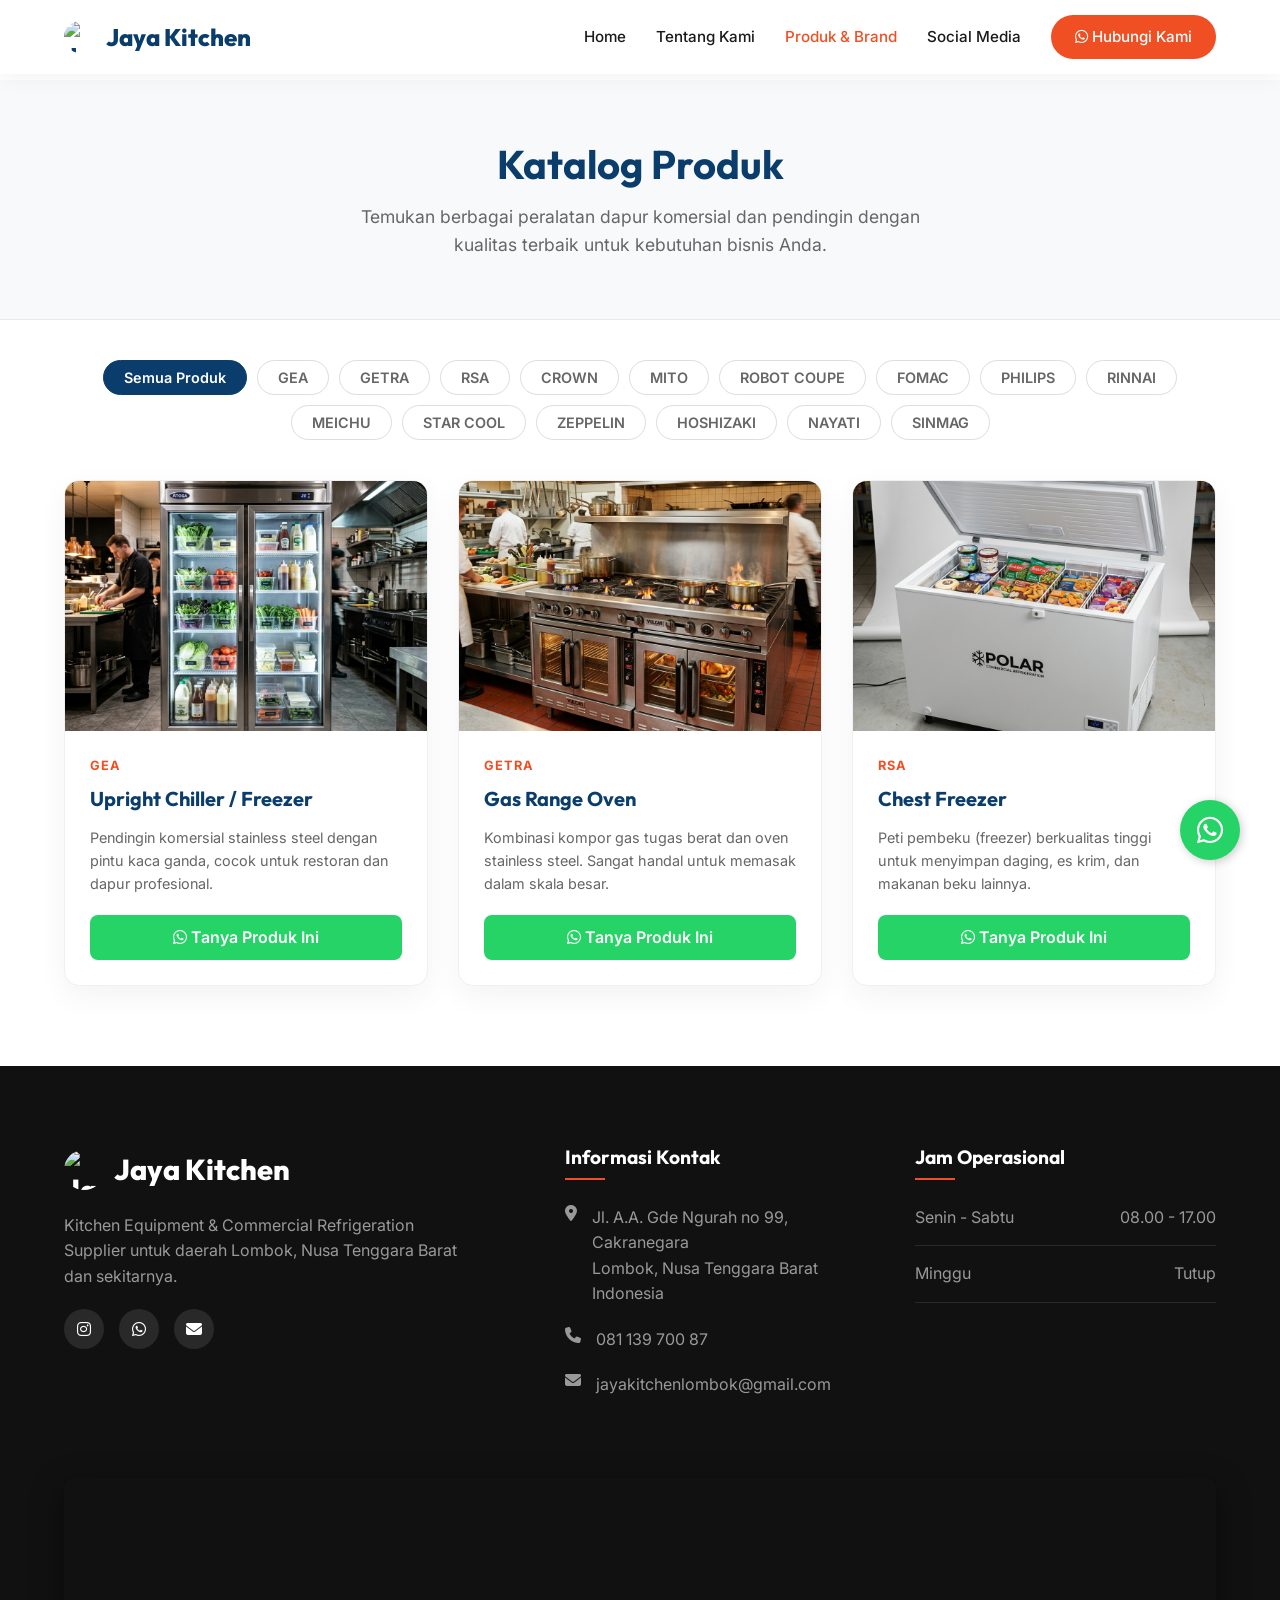
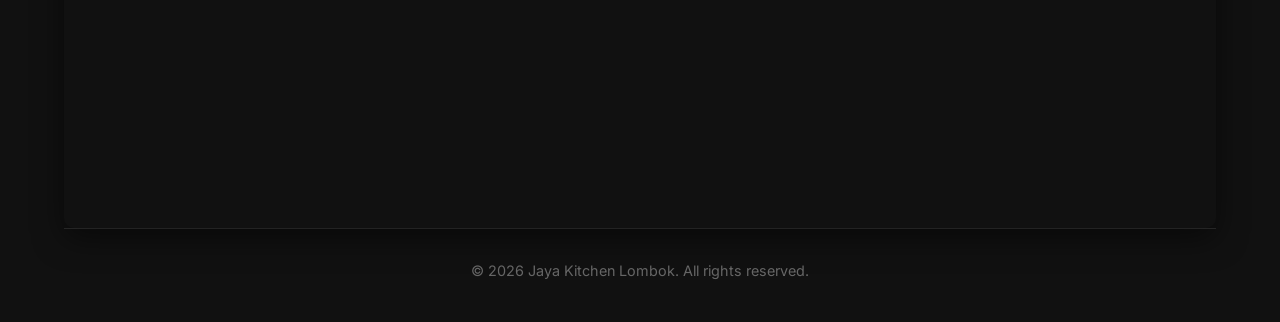
==== product.html @ 5dcc4b00 "update isi" ====
<!DOCTYPE html>
<html lang="id">
<head>
    <meta charset="UTF-8">
    <meta name="viewport" content="width=device-width, initial-scale=1.0">
    <title>Produk - Jaya Kitchen Lombok</title>
    <link rel="icon" href="assets/images/logo.jpg">
    <meta name="description" content="Jaya Kitchen Lombok adalah supplier peralatan dapur komersial dan pendingin komersial terpercaya di Lombok. Kami menyediakan brand unggulan seperti GEA, GETRA, dan RSA.">
    
    <!-- Google Fonts -->
    <link rel="preconnect" href="https://fonts.googleapis.com">
    <link rel="preconnect" href="https://fonts.gstatic.com" crossorigin>
    <link href="https://fonts.googleapis.com/css2?family=Inter:wght@300;400;500;600&family=Outfit:wght@400;500;600;700;800&display=swap" rel="stylesheet">
    
    <!-- Font Awesome -->
    <link rel="stylesheet" href="https://cdnjs.cloudflare.com/ajax/libs/font-awesome/6.4.0/css/all.min.css">

    <style>
        :root {
            --primary: #0A3D6B;
            --primary-light: #1A609E;
            --secondary: #F04F23;
            --text-main: #1A1A1A;
            --text-muted: #666666;
            --bg-light: #F8F9FA;
            --bg-white: #FFFFFF;
            --font-heading: 'Outfit', sans-serif;
            --font-body: 'Inter', sans-serif;
            --transition: all 0.3s cubic-bezier(0.25, 0.8, 0.25, 1);
        }

        * {
            margin: 0;
            padding: 0;
            box-sizing: border-box;
        }

        html {
            scroll-behavior: smooth;
        }

        body {
            font-family: var(--font-body);
            color: var(--text-main);
            background-color: var(--bg-white);
            line-height: 1.6;
        }

        h1, h2, h3, h4, h5, h6 {
            font-family: var(--font-heading);
            font-weight: 700;
            line-height: 1.2;
        }

        a {
            text-decoration: none;
            color: inherit;
        }

        /* Navbar */
        .navbar {
            position: fixed;
            top: 0;
            width: 100%;
            padding: 15px 5%;
            display: flex;
            justify-content: space-between;
            align-items: center;
            z-index: 1000;
            transition: var(--transition);
            background: rgba(255, 255, 255, 0.95);
            backdrop-filter: blur(10px);
            box-shadow: 0 4px 20px rgba(0,0,0,0.05);
        }

        .nav-logo {
            font-family: var(--font-heading);
            font-size: 1.5rem;
            font-weight: 800;
            color: var(--primary);
            display: flex;
            align-items: center;
            gap: 10px;
        }

        .nav-links {
            display: flex;
            gap: 30px;
            align-items: center;
        }

        .nav-links a {
            color: var(--text-main);
            font-weight: 500;
            font-size: 0.95rem;
            transition: var(--transition);
            position: relative;
        }

        .nav-links a::after {
            content: '';
            position: absolute;
            width: 0;
            height: 2px;
            background: var(--secondary);
            bottom: -5px;
            left: 0;
            transition: var(--transition);
        }

        .nav-links a:hover::after {
            width: 100%;
        }

        .btn-contact {
            background: var(--secondary);
            color: white !important;
            padding: 10px 24px;
            border-radius: 50px;
            font-weight: 600;
            transition: var(--transition);
        }
        
        .nav-links a.btn-contact::after {
            display: none;
        }

        .btn-contact:hover {
            transform: translateY(-2px);
            box-shadow: 0 4px 15px rgba(240, 79, 35, 0.4);
            background: #e0441c;
        }

        /* Page Header */
        .page-header {
            margin-top: 80px;
            background: var(--bg-light);
            padding: 60px 5%;
            text-align: center;
            border-bottom: 1px solid #eaeaea;
        }

        .page-header h1 {
            font-size: 2.5rem;
            color: var(--primary);
            margin-bottom: 15px;
        }

        .page-header p {
            font-size: 1.1rem;
            color: var(--text-muted);
            max-width: 600px;
            margin: 0 auto;
        }

        /* Filter Controls */
        .filter-controls {
            display: flex;
            justify-content: center;
            flex-wrap: wrap;
            gap: 10px;
            margin: 40px 0;
            padding: 0 5%;
        }

        .filter-btn {
            background: white;
            border: 1px solid #ddd;
            padding: 8px 20px;
            border-radius: 50px;
            cursor: pointer;
            font-family: var(--font-body);
            font-weight: 600;
            font-size: 0.9rem;
            color: var(--text-muted);
            transition: var(--transition);
        }

        .filter-btn.active, .filter-btn:hover {
            background: var(--primary);
            color: white;
            border-color: var(--primary);
        }

        /* Products Grid */
        .products-grid {
            display: grid;
            grid-template-columns: repeat(auto-fill, minmax(300px, 1fr));
            gap: 30px;
            padding: 0 5% 80px;
            max-width: 1400px;
            margin: 0 auto;
        }

        .product-card {
            background: white;
            border-radius: 15px;
            overflow: hidden;
            box-shadow: 0 10px 30px rgba(0,0,0,0.05);
            transition: var(--transition);
            border: 1px solid #f0f0f0;
            display: flex;
            flex-direction: column;
        }

        .product-card:hover {
            transform: translateY(-10px);
            box-shadow: 0 15px 40px rgba(0,0,0,0.1);
        }

        .product-img {
            height: 250px;
            width: 100%;
            overflow: hidden;
            position: relative;
            cursor: pointer;
        }
        
        .product-img::after {
            content: '\f00e'; /* fa-magnifying-glass-plus */
            font-family: "Font Awesome 6 Free";
            font-weight: 900;
            position: absolute;
            top: 0; left: 0; right: 0; bottom: 0;
            background: rgba(10, 61, 107, 0.6);
            color: white;
            display: flex;
            justify-content: center;
            align-items: center;
            font-size: 2rem;
            opacity: 0;
            transition: var(--transition);
        }

        .product-card:hover .product-img::after {
            opacity: 1;
        }

        .product-img img {
            width: 100%;
            height: 100%;
            object-fit: cover;
            transition: var(--transition);
        }
        
        .product-card:hover .product-img img {
            transform: scale(1.1);
        }

        .product-info {
            padding: 25px;
            flex-grow: 1;
            display: flex;
            flex-direction: column;
        }

        .product-brand {
            font-size: 0.8rem;
            font-weight: 700;
            color: var(--secondary);
            text-transform: uppercase;
            letter-spacing: 1px;
            margin-bottom: 10px;
        }

        .product-title {
            font-size: 1.25rem;
            color: var(--primary);
            margin-bottom: 15px;
        }
        
        .product-desc {
            font-size: 0.9rem;
            color: var(--text-muted);
            margin-bottom: 20px;
            flex-grow: 1;
        }

        .btn-ask {
            display: block;
            text-align: center;
            padding: 10px;
            border-radius: 8px;
            background: #25d366; /* WhatsApp Green */
            color: white;
            font-weight: 600;
            transition: var(--transition);
        }

        .btn-ask:hover {
            background: #128C7E;
            transform: translateY(-2px);
        }

        /* Lightbox (Modal) */
        .lightbox {
            position: fixed;
            top: 0;
            left: 0;
            width: 100%;
            height: 100%;
            background: rgba(0,0,0,0.9);
            z-index: 2000;
            display: flex;
            justify-content: center;
            align-items: center;
            opacity: 0;
            pointer-events: none;
            transition: opacity 0.3s ease;
        }

        .lightbox.active {
            opacity: 1;
            pointer-events: auto;
        }

        .lightbox-content {
            position: relative;
            max-width: 90%;
            max-height: 90%;
        }

        .lightbox-img {
            max-width: 100%;
            max-height: 90vh;
            border-radius: 10px;
            box-shadow: 0 10px 40px rgba(0,0,0,0.5);
        }

        .lightbox-close {
            position: absolute;
            top: -40px;
            right: 0;
            color: white;
            font-size: 2rem;
            cursor: pointer;
            transition: var(--transition);
        }
        
        .lightbox-close:hover {
            color: var(--secondary);
            transform: scale(1.1);
        }

        /* Footer */
        .footer {
            background: #111;
            color: white;
            padding: 80px 5% 40px;
        }

        .footer-grid {
            display: grid;
            grid-template-columns: 1.5fr 1fr 1fr;
            gap: 50px;
            margin-bottom: 60px;
        }

        .footer-about .logo {
            font-family: var(--font-heading);
            font-size: 1.8rem;
            font-weight: 800;
            color: white;
            display: flex;
            align-items: center;
            gap: 10px;
            margin-bottom: 20px;
        }

        .footer-about p {
            color: #999;
            margin-bottom: 20px;
            max-width: 400px;
        }

        .social-links {
            display: flex;
            gap: 15px;
        }

        .social-links a {
            width: 40px;
            height: 40px;
            border-radius: 50%;
            background: rgba(255,255,255,0.1);
            display: flex;
            align-items: center;
            justify-content: center;
            color: white;
            transition: var(--transition);
        }

        .social-links a:hover {
            background: var(--secondary);
            transform: translateY(-3px);
        }

        .footer-title {
            font-size: 1.2rem;
            margin-bottom: 25px;
            position: relative;
            padding-bottom: 10px;
        }

        .footer-title::after {
            content: '';
            position: absolute;
            bottom: 0;
            left: 0;
            width: 40px;
            height: 2px;
            background: var(--secondary);
        }

        .footer-contact ul, .footer-schedule ul {
            list-style: none;
        }

        .footer-contact li {
            display: flex;
            gap: 15px;
            margin-bottom: 20px;
            color: #999;
        }
        
        .footer-schedule li {
            display: flex;
            justify-content: space-between;
            color: #999;
            margin-bottom: 15px;
            padding-bottom: 15px;
            border-bottom: 1px solid rgba(255,255,255,0.1);
        }

        .footer-bottom {
            text-align: center;
            padding-top: 30px;
            border-top: 1px solid rgba(255,255,255,0.1);
            color: #666;
            font-size: 0.9rem;
        }

        /* Floating WhatsApp Button */
        .float-wa {
            position: fixed;
            width: 60px;
            height: 60px;
            bottom: 40px;
            right: 40px;
            background-color: #25d366;
            color: #FFF;
            border-radius: 50px;
            text-align: center;
            font-size: 30px;
            box-shadow: 2px 2px 10px rgba(0,0,0,0.2);
            z-index: 1000;
            display: flex;
            justify-content: center;
            align-items: center;
            transition: var(--transition);
            text-decoration: none;
        }

        .float-wa:hover {
            background-color: #128C7E;
            color: white;
            transform: scale(1.1);
        }
        
        /* Mobile Menu */
        .mobile-menu-btn {
            display: none;
            background: none;
            border: none;
            color: var(--text-main);
            font-size: 1.5rem;
            cursor: pointer;
        }

        @media (max-width: 768px) {
            .nav-links {
                position: absolute;
                top: 100%;
                left: 0;
                width: 100%;
                background: white;
                flex-direction: column;
                padding: 30px 5%;
                box-shadow: 0 10px 20px rgba(0,0,0,0.1);
                clip-path: polygon(0 0, 100% 0, 100% 0, 0 0);
                transition: all 0.4s ease;
                gap: 20px;
            }
            .nav-links.active {
                clip-path: polygon(0 0, 100% 0, 100% 100%, 0 100%);
            }
            .mobile-menu-btn { display: block; }
            .footer-grid { grid-template-columns: 1fr; }
            .float-wa { width: 50px; height: 50px; bottom: 20px; right: 20px; font-size: 25px; }
        }
    </style>
</head>
<body>

    <!-- Navbar -->
    <nav class="navbar" id="navbar">
        <a href="index.html" class="nav-logo">
            <img src="assets/images/logo.jpg" alt="Jaya Kitchen Logo" style="height: 32px; width: 32px; border-radius: 50%; object-fit: cover;"> Jaya Kitchen
        </a>
        <div class="nav-links" id="navLinks">
            <a href="index.html#home">Home</a>
            <a href="index.html#about">Tentang Kami</a>
            <a href="product.html" style="color: var(--secondary);">Produk & Brand</a>
            <a href="sosmed.html">Social Media</a>
            <a href="https://api.whatsapp.com/send?phone=628113970087" target="_blank" class="btn-contact"><i class="fa-brands fa-whatsapp"></i> Hubungi Kami</a>
        </div>
        <button class="mobile-menu-btn" id="mobileMenuBtn">
            <i class="fa-solid fa-bars"></i>
        </button>
    </nav>

    <!-- Page Header -->
    <header class="page-header">
        <h1>Katalog Produk</h1>
        <p>Temukan berbagai peralatan dapur komersial dan pendingin dengan kualitas terbaik untuk kebutuhan bisnis Anda.</p>
    </header>

    <!-- Filter -->
    <div class="filter-controls" id="filterContainer">
        <button class="filter-btn active" data-filter="all">Semua Produk</button>
        <button class="filter-btn" data-filter="gea">GEA</button>
        <button class="filter-btn" data-filter="getra">GETRA</button>
        <button class="filter-btn" data-filter="rsa">RSA</button>
        <button class="filter-btn" data-filter="crown">CROWN</button>
        <button class="filter-btn" data-filter="mito">MITO</button>
        <button class="filter-btn" data-filter="robotcoupe">ROBOT COUPE</button>
        <button class="filter-btn" data-filter="fomac">FOMAC</button>
        <button class="filter-btn" data-filter="philips">PHILIPS</button>
        <button class="filter-btn" data-filter="rinnai">RINNAI</button>
        <button class="filter-btn" data-filter="meichu">MEICHU</button>
        <button class="filter-btn" data-filter="starcool">STAR COOL</button>
        <button class="filter-btn" data-filter="zeppelin">ZEPPELIN</button>
        <button class="filter-btn" data-filter="hoshizaki">HOSHIZAKI</button>
        <button class="filter-btn" data-filter="nayati">NAYATI</button>
        <button class="filter-btn" data-filter="sinmag">SINMAG</button>
    </div>

    <!-- Products Grid -->
    <section class="products-grid" id="productsGrid">
        
        <!-- Product 1 -->
        <div class="product-card" data-brand="gea">
            <div class="product-img" onclick="openLightbox('assets/images/gea.jpg')">
                <img src="assets/images/gea.jpg" alt="GEA Upright Refrigerator">
            </div>
            <div class="product-info">
                <span class="product-brand">GEA</span>
                <h3 class="product-title">Upright Chiller / Freezer</h3>
                <p class="product-desc">Pendingin komersial stainless steel dengan pintu kaca ganda, cocok untuk restoran dan dapur profesional.</p>
                <a href="https://api.whatsapp.com/send?phone=628113970087&text=Halo%20Jaya%20Kitchen,%20saya%20ingin%20tanya%20tentang%20produk%20GEA%20Upright%20Chiller." class="btn-ask" target="_blank">
                    <i class="fa-brands fa-whatsapp"></i> Tanya Produk Ini
                </a>
            </div>
        </div>

        <!-- Product 2 -->
        <div class="product-card" data-brand="getra">
            <div class="product-img" onclick="openLightbox('assets/images/getra.jpg')">
                <img src="assets/images/getra.jpg" alt="GETRA Gas Range Oven">
            </div>
            <div class="product-info">
                <span class="product-brand">GETRA</span>
                <h3 class="product-title">Gas Range Oven</h3>
                <p class="product-desc">Kombinasi kompor gas tugas berat dan oven stainless steel. Sangat handal untuk memasak dalam skala besar.</p>
                <a href="https://api.whatsapp.com/send?phone=628113970087&text=Halo%20Jaya%20Kitchen,%20saya%20ingin%20tanya%20tentang%20produk%20GETRA%20Gas%20Range%20Oven." class="btn-ask" target="_blank">
                    <i class="fa-brands fa-whatsapp"></i> Tanya Produk Ini
                </a>
            </div>
        </div>

        <!-- Product 3 -->
        <div class="product-card" data-brand="rsa">
            <div class="product-img" onclick="openLightbox('assets/images/rsa.jpg')">
                <img src="assets/images/rsa.jpg" alt="RSA Chest Freezer">
            </div>
            <div class="product-info">
                <span class="product-brand">RSA</span>
                <h3 class="product-title">Chest Freezer</h3>
                <p class="product-desc">Peti pembeku (freezer) berkualitas tinggi untuk menyimpan daging, es krim, dan makanan beku lainnya.</p>
                <a href="https://api.whatsapp.com/send?phone=628113970087&text=Halo%20Jaya%20Kitchen,%20saya%20ingin%20tanya%20tentang%20produk%20RSA%20Chest%20Freezer." class="btn-ask" target="_blank">
                    <i class="fa-brands fa-whatsapp"></i> Tanya Produk Ini
                </a>
            </div>
        </div>

    </section>

    <!-- Lightbox Modal -->
    <div class="lightbox" id="lightbox" onclick="closeLightbox()">
        <div class="lightbox-content" onclick="event.stopPropagation()">
            <span class="lightbox-close" onclick="closeLightbox()"><i class="fa-solid fa-xmark"></i></span>
            <img src="" alt="Preview" class="lightbox-img" id="lightboxImg">
        </div>
    </div>

    <!-- Footer -->
    <footer class="footer" id="contact">
        <div class="footer-grid">
            <div class="footer-about">
                <div class="logo">
                    <img src="assets/images/logo.jpg" alt="Jaya Kitchen Logo" style="height: 40px; width: 40px; border-radius: 50%; object-fit: cover;"> Jaya Kitchen
                </div>
                <p>Kitchen Equipment & Commercial Refrigeration Supplier untuk daerah Lombok, Nusa Tenggara Barat dan sekitarnya.</p>
                <div class="social-links">
                    <a href="https://www.instagram.com/jayakitchenlombok/" target="_blank"><i class="fa-brands fa-instagram"></i></a>
                    <a href="https://api.whatsapp.com/send?phone=628113970087" target="_blank"><i class="fa-brands fa-whatsapp"></i></a>
                    <a href="mailto:jayakitchenlombok@gmail.com"><i class="fa-solid fa-envelope"></i></a>
                </div>
            </div>

            <div class="footer-contact">
                <h4 class="footer-title">Informasi Kontak</h4>
                <ul>
                    <li>
                        <i class="fa-solid fa-location-dot"></i>
                        <span>Jl. A.A. Gde Ngurah no 99, Cakranegara<br>Lombok, Nusa Tenggara Barat<br>Indonesia</span>
                    </li>
                    <li>
                        <i class="fa-solid fa-phone"></i>
                        <span><a href="tel:08113970087">081 139 700 87</a></span>
                    </li>
                    <li>
                        <i class="fa-solid fa-envelope"></i>
                        <span><a href="mailto:jayakitchenlombok@gmail.com">jayakitchenlombok@gmail.com</a></span>
                    </li>
                </ul>
            </div>

            <div class="footer-schedule">
                <h4 class="footer-title">Jam Operasional</h4>
                <ul>
                    <li>
                        <span>Senin - Sabtu</span>
                        <span>08.00 - 17.00</span>
                    </li>
                    <li>
                        <span>Minggu</span>
                        <span>Tutup</span>
                    </li>
                </ul>
            </div>
        </div>
        
        <!-- Google Maps Iframe Placeholder -->
        <div class="footer-map" style="margin-top: 20px; border-radius: 10px; overflow: hidden; box-shadow: 0 10px 30px rgba(0,0,0,0.5);">
            <!-- Silakan ganti link "src" di bawah ini dengan link embed map toko Anda -->
            <iframe src="https://www.google.com/maps/embed?pb=!1m18!1m12!1m3!1d3945.109355152285!2d116.12644267597334!3d-8.585521791458532!2m3!1f0!2f0!3f0!3m2!1i1024!2i768!4f13.1!3m3!1m2!1s0!2sJaya%20Kitchen!5e0!3m2!1sen!2sid!4v1700000000000!5m2!1sen!2sid" width="100%" height="350" style="border:0; display: block;" allowfullscreen="" loading="lazy" referrerpolicy="no-referrer-when-downgrade"></iframe>
        </div>

        <div class="footer-bottom">
            <p>&copy; 2026 Jaya Kitchen Lombok. All rights reserved.</p>
        </div>
    </footer>

    <!-- Floating WhatsApp Button -->
    <a href="https://api.whatsapp.com/send?phone=628113970087" class="float-wa" target="_blank" aria-label="Chat with us on WhatsApp">
        <i class="fa-brands fa-whatsapp"></i>
    </a>

    <script>
        // Mobile Menu Toggle
        const mobileMenuBtn = document.getElementById('mobileMenuBtn');
        const navLinks = document.getElementById('navLinks');
        
        mobileMenuBtn.addEventListener('click', () => {
            navLinks.classList.toggle('active');
            const icon = mobileMenuBtn.querySelector('i');
            if (navLinks.classList.contains('active')) {
                icon.classList.remove('fa-bars');
                icon.classList.add('fa-xmark');
            } else {
                icon.classList.remove('fa-xmark');
                icon.classList.add('fa-bars');
            }
        });

        // Filter Functionality
        const filterBtns = document.querySelectorAll('.filter-btn');
        const productCards = document.querySelectorAll('.product-card');

        filterBtns.forEach(btn => {
            btn.addEventListener('click', () => {
                // Remove active class from all buttons
                filterBtns.forEach(b => b.classList.remove('active'));
                // Add active class to clicked button
                btn.classList.add('active');
                
                const filterValue = btn.getAttribute('data-filter');
                
                productCards.forEach(card => {
                    if (filterValue === 'all' || card.getAttribute('data-brand') === filterValue) {
                        card.style.display = 'flex';
                    } else {
                        card.style.display = 'none';
                    }
                });
            });
        });

        // Handle URL Hash for filtering on load (e.g. product.html#gea)
        window.addEventListener('load', () => {
            const hash = window.location.hash.replace('#', '');
            if (hash && ['gea', 'getra', 'rsa', 'crown', 'mito', 'robotcoupe', 'fomac', 'philips', 'rinnai', 'meichu', 'starcool', 'zeppelin', 'hoshizaki', 'nayati', 'sinmag'].includes(hash)) {
                const btn = document.querySelector(`.filter-btn[data-filter="${hash}"]`);
                if(btn) btn.click();
            }
        });

        // Lightbox Functionality
        const lightbox = document.getElementById('lightbox');
        const lightboxImg = document.getElementById('lightboxImg');

        function openLightbox(imgSrc) {
            lightboxImg.src = imgSrc;
            lightbox.classList.add('active');
            document.body.style.overflow = 'hidden'; // Prevent scrolling
        }

        function closeLightbox() {
            lightbox.classList.remove('active');
            document.body.style.overflow = 'auto'; // Restore scrolling
        }
        
        // Close on Escape key
        document.addEventListener('keydown', (e) => {
            if (e.key === 'Escape' && lightbox.classList.contains('active')) {
                closeLightbox();
            }
        });
    </script>
</body>
</html>
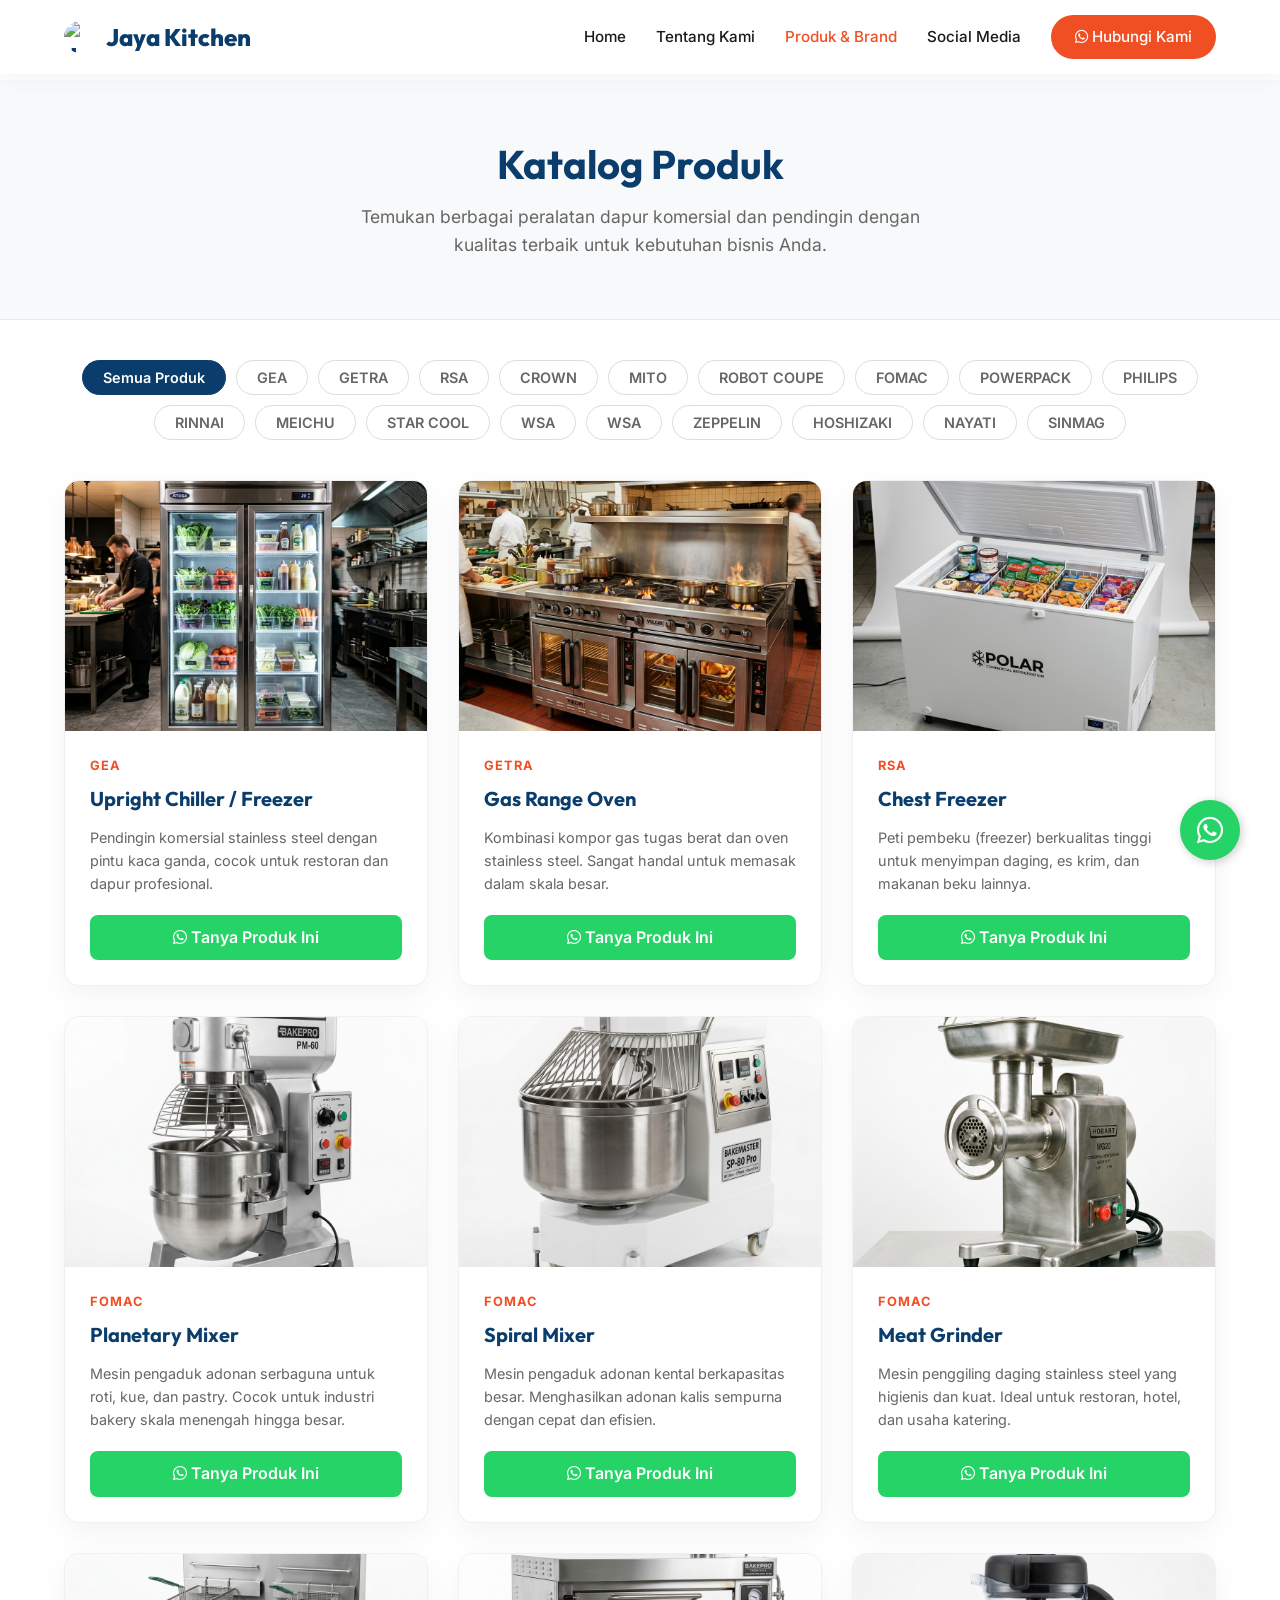
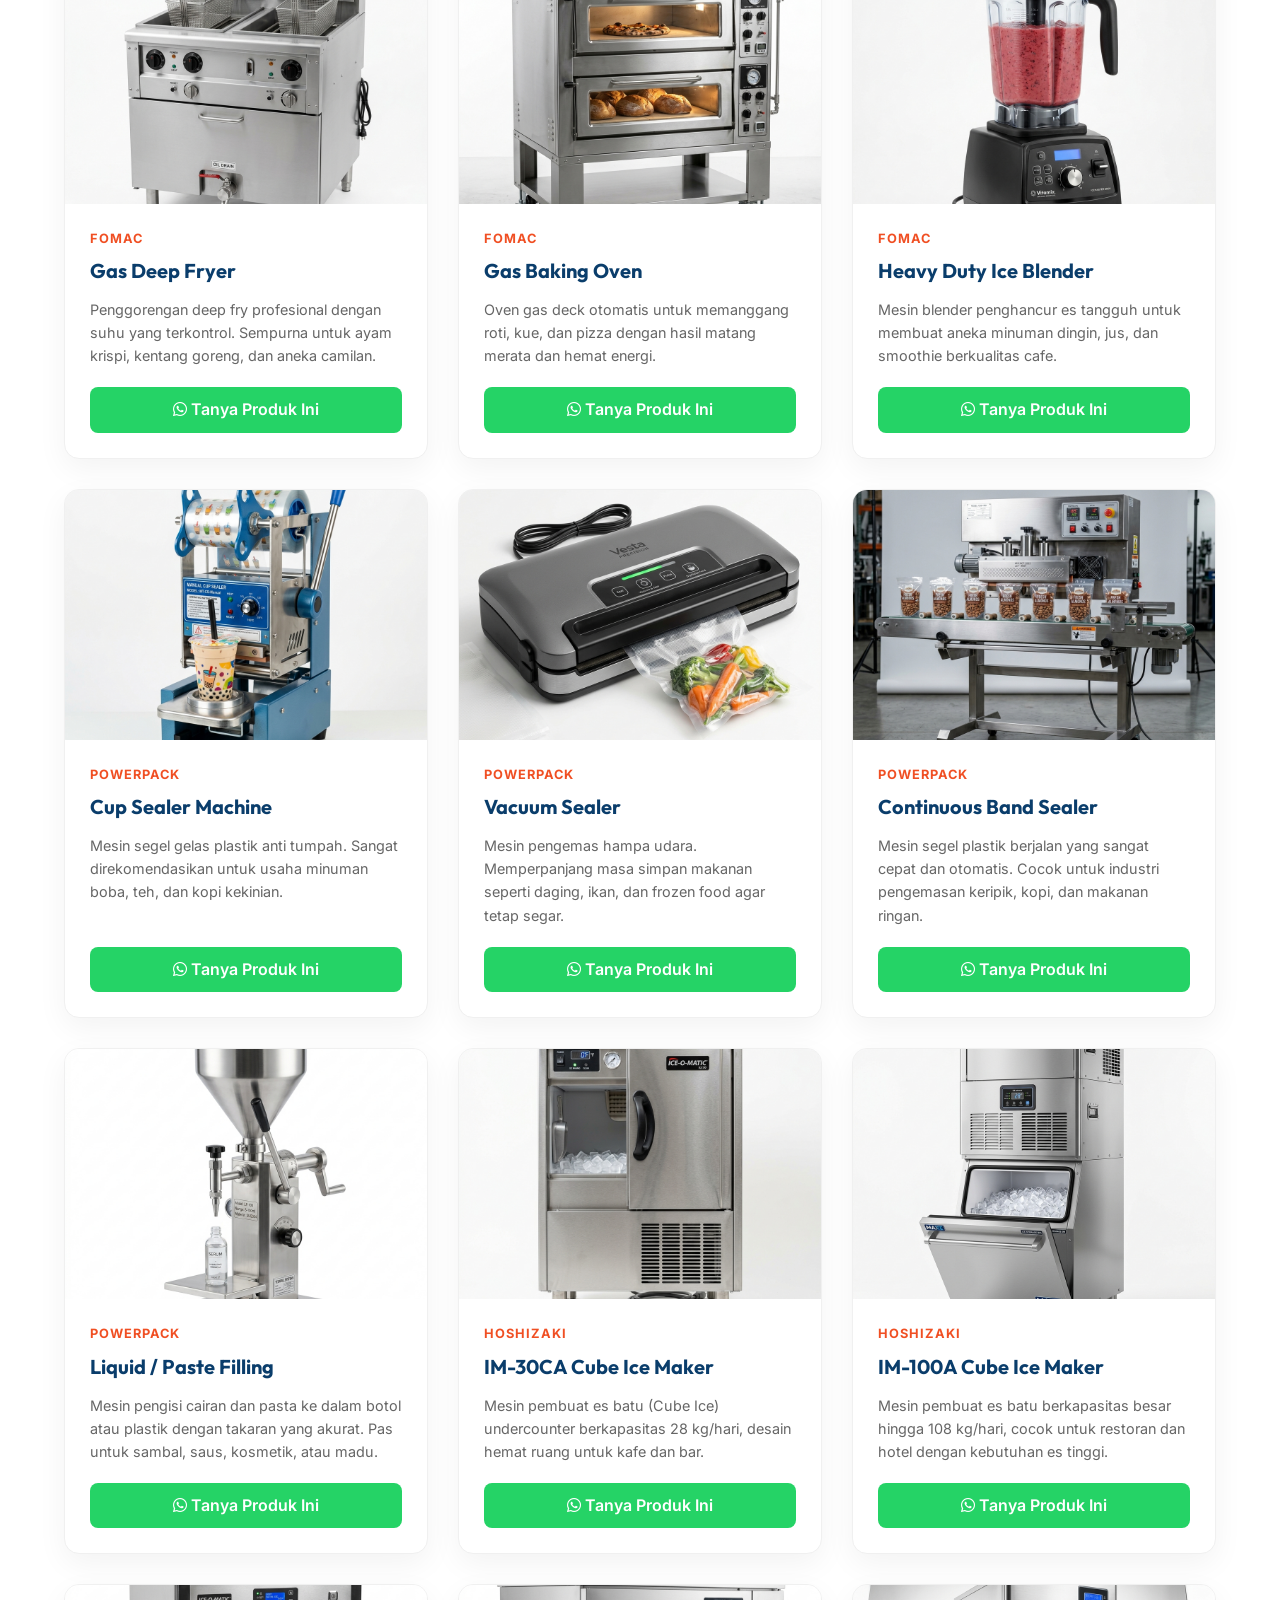
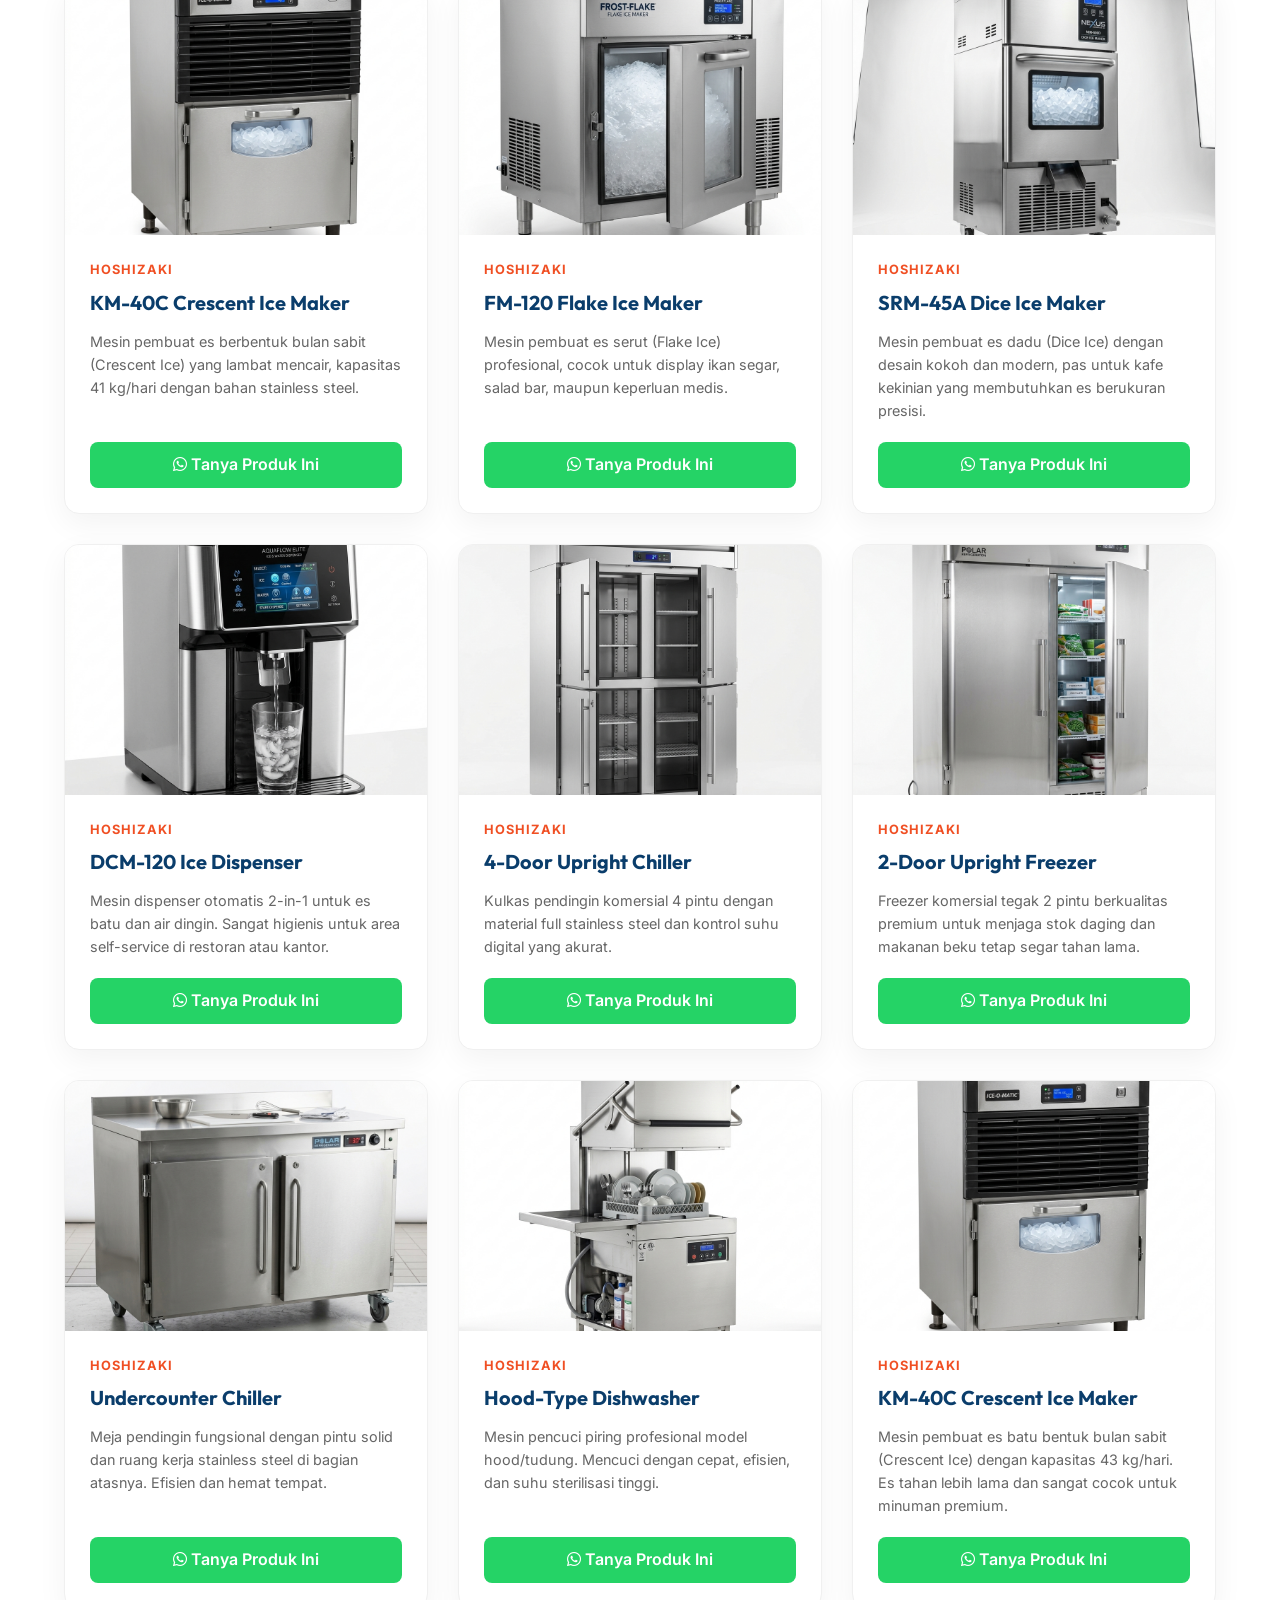
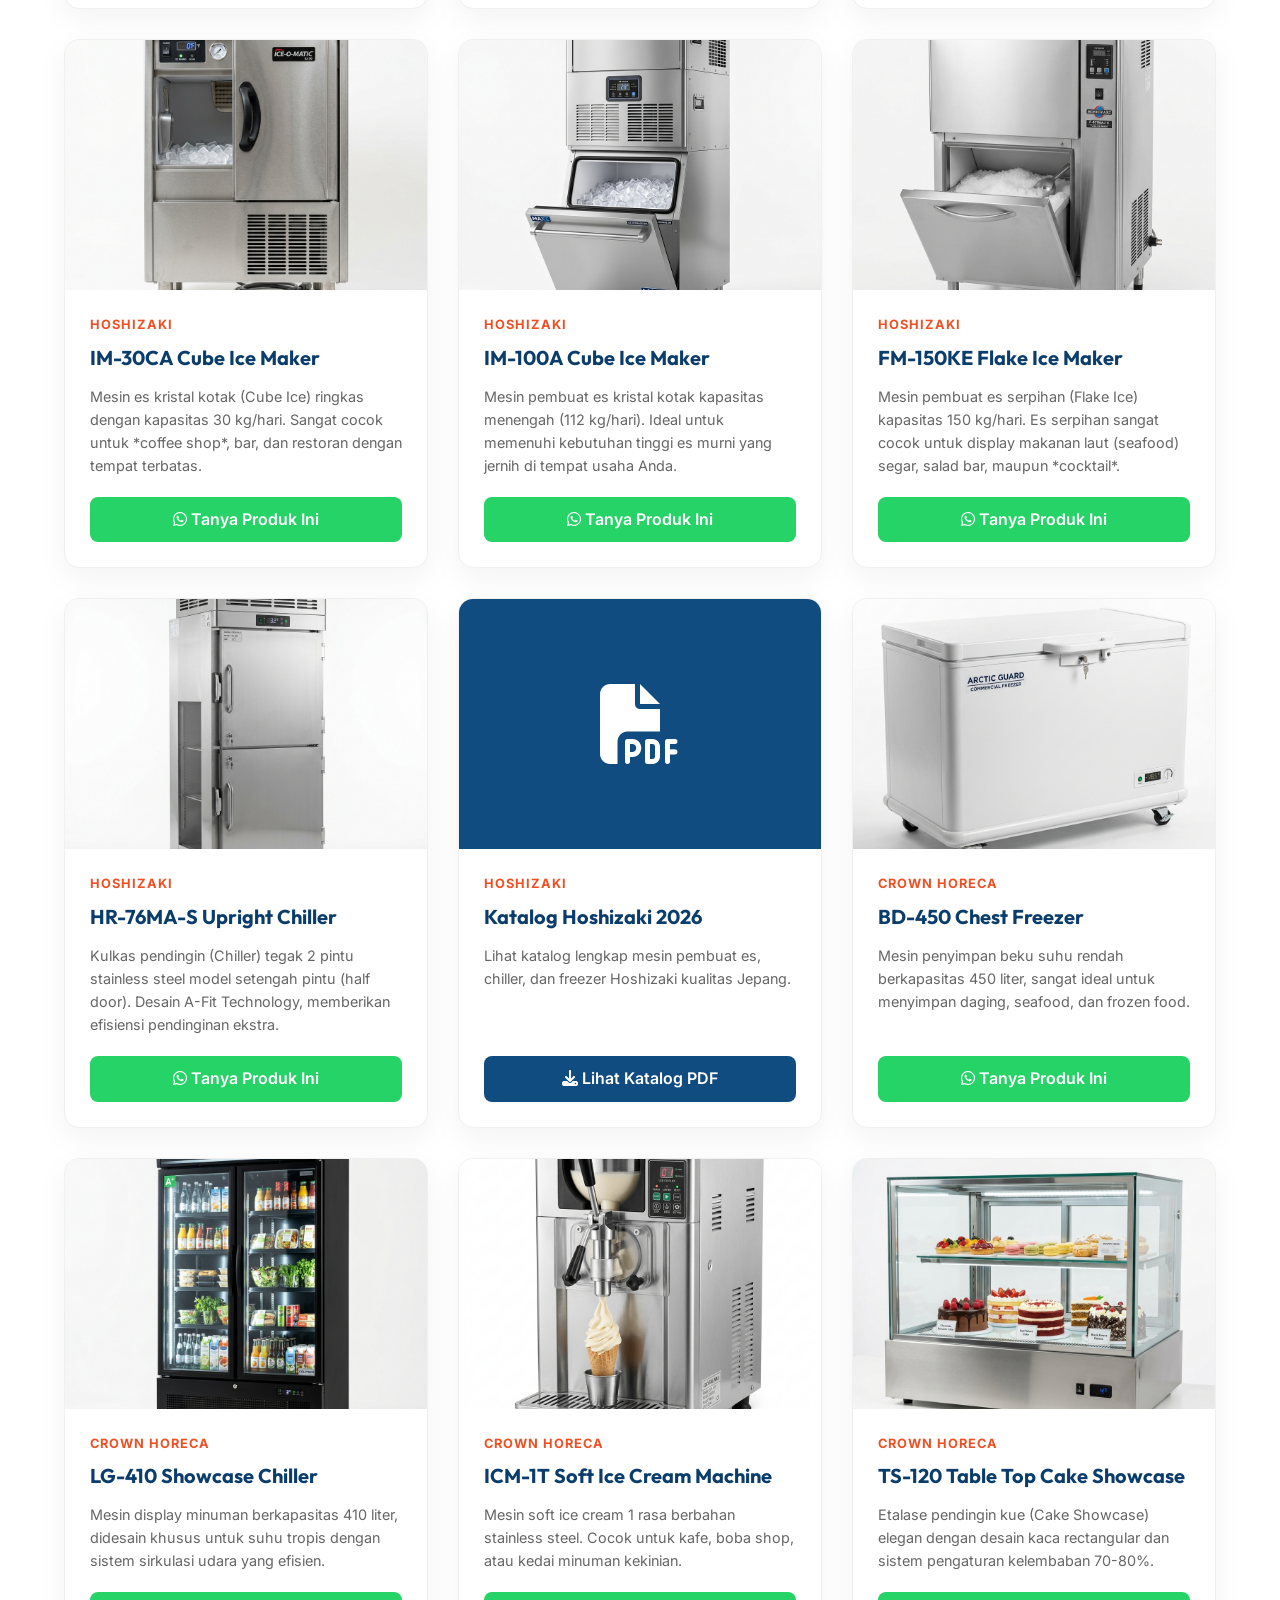
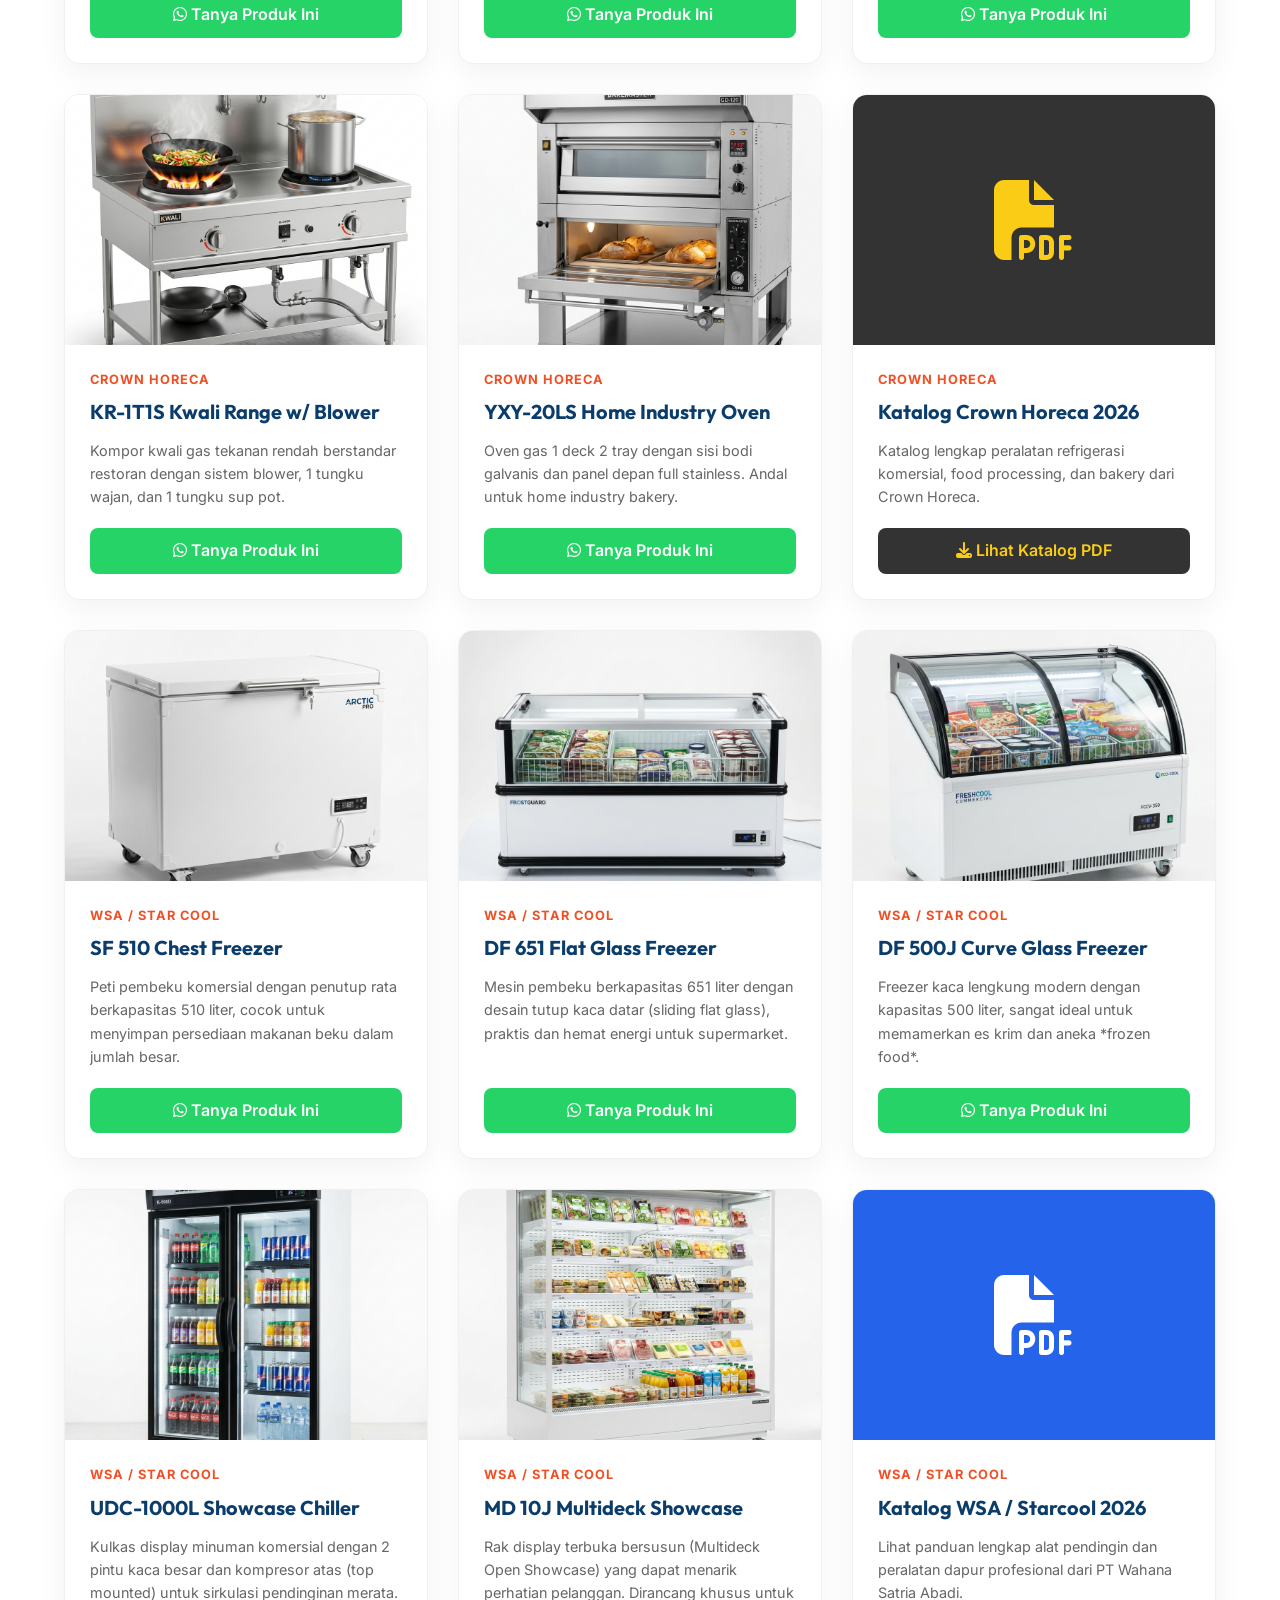
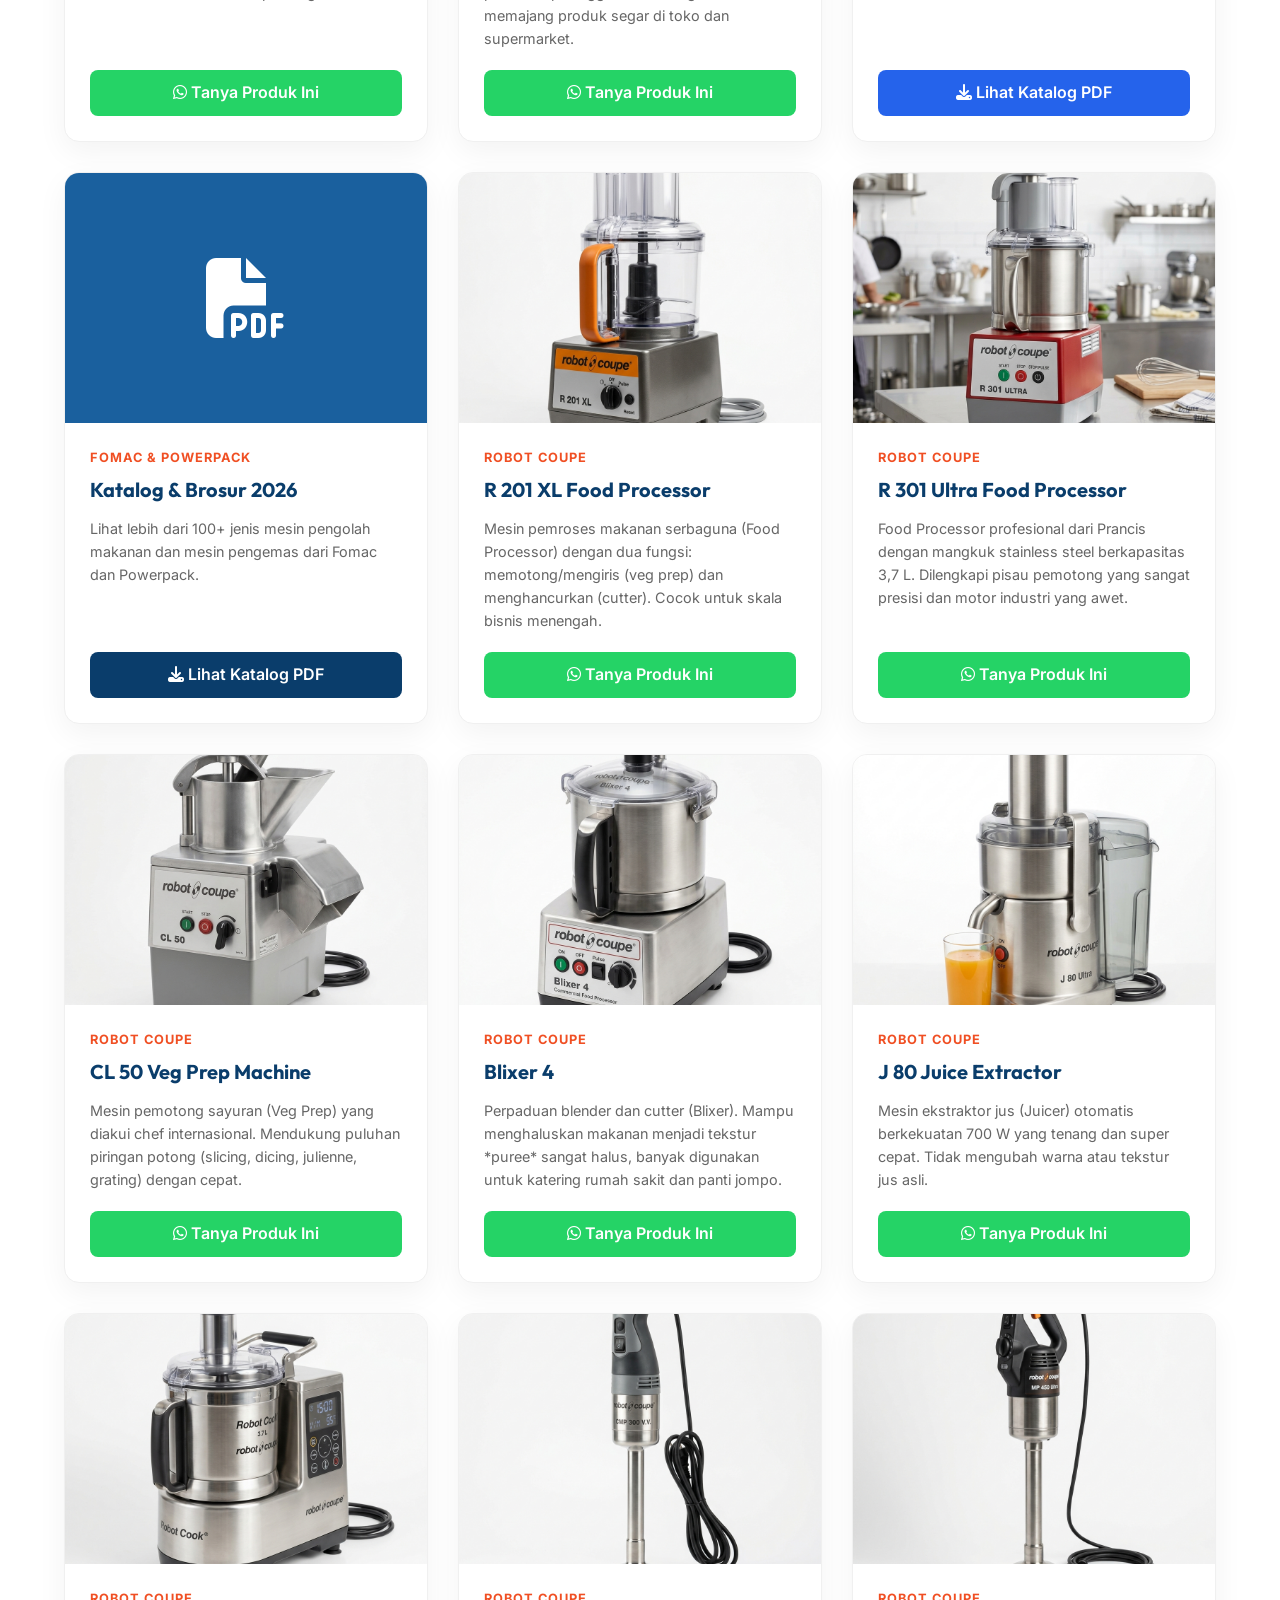
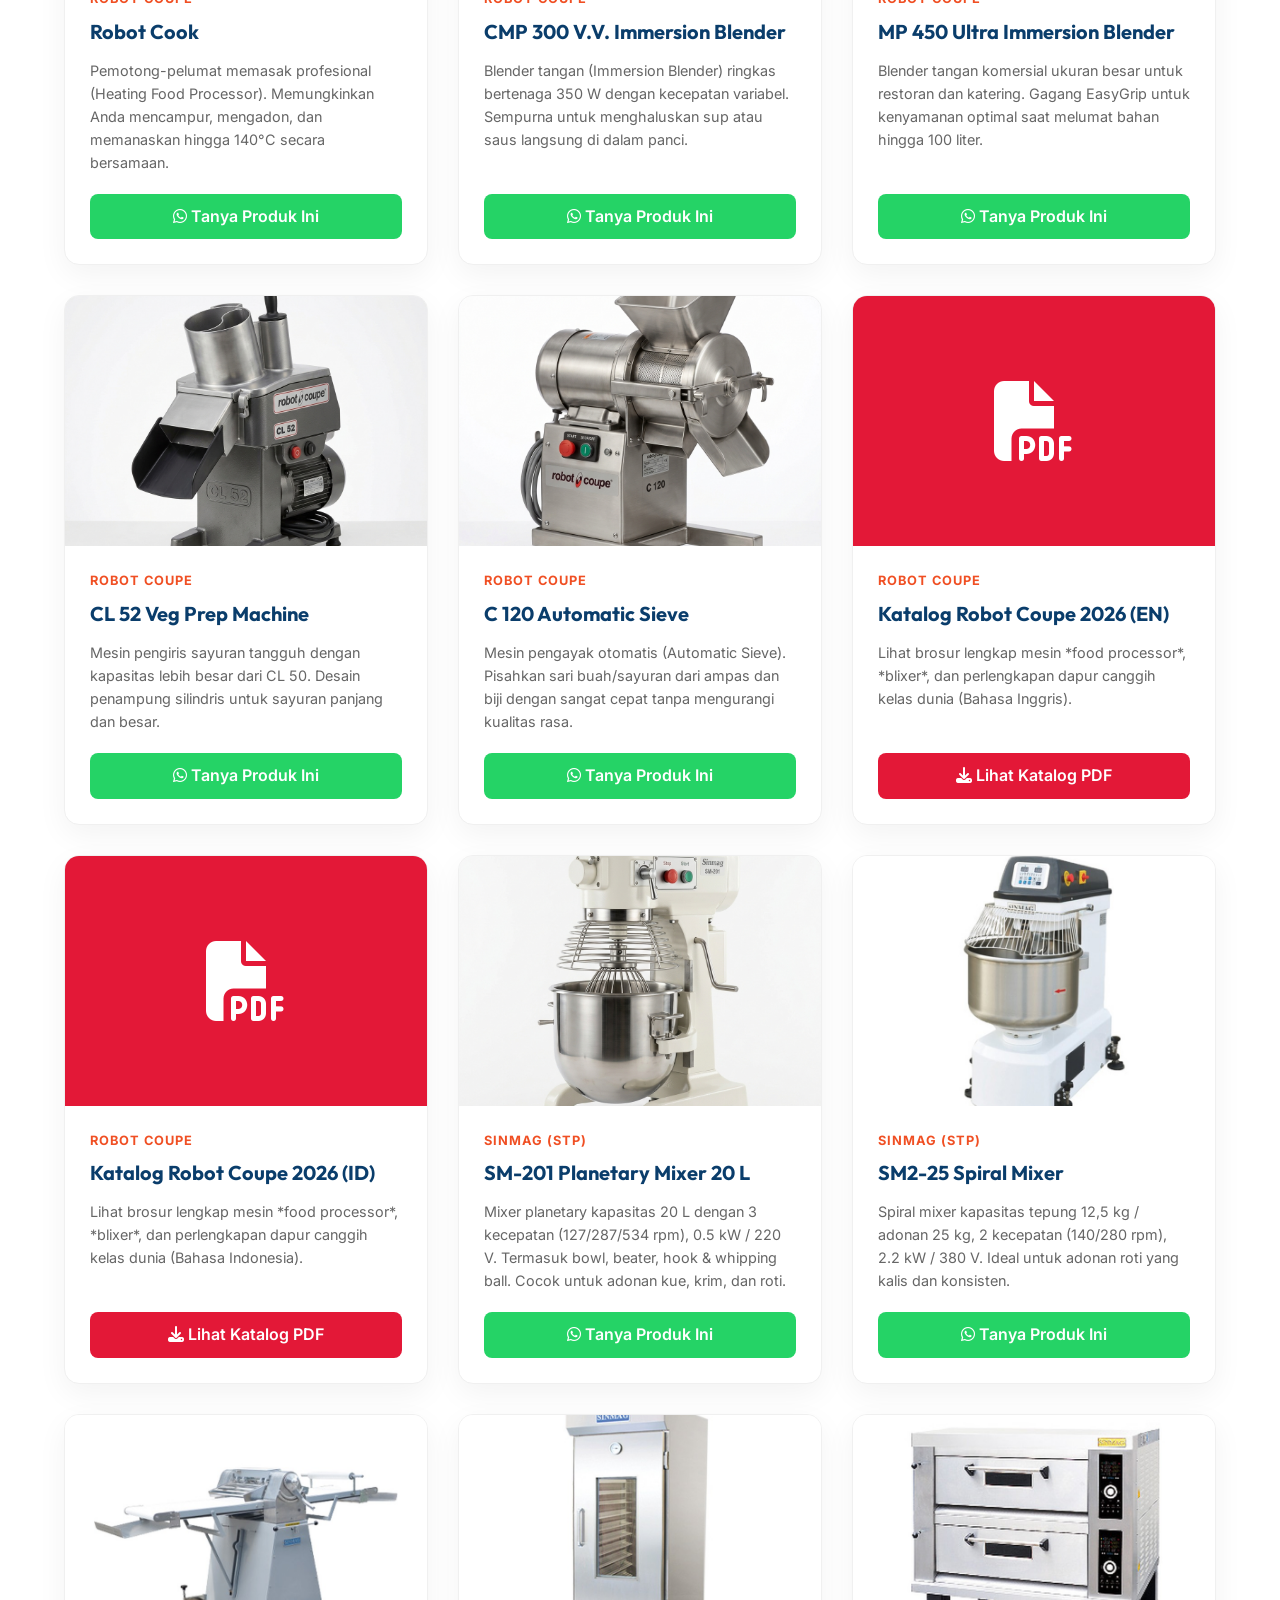
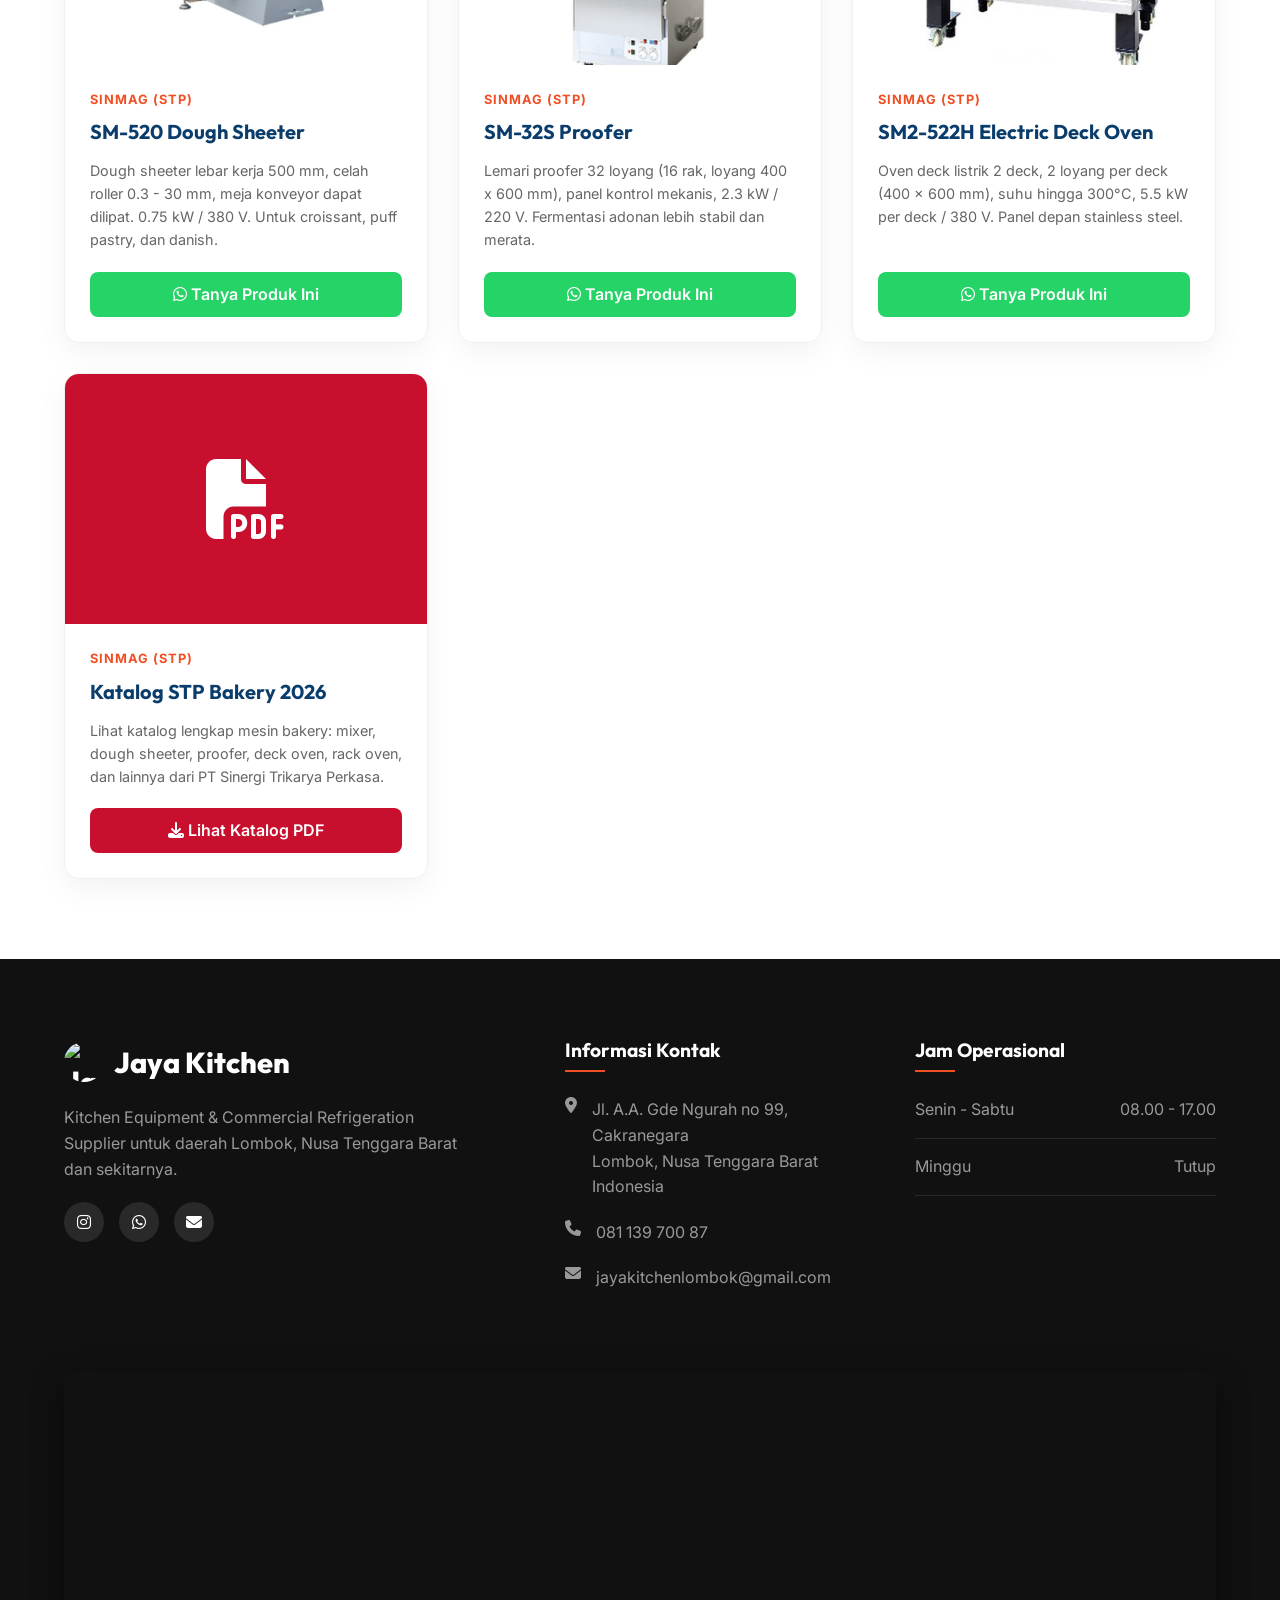
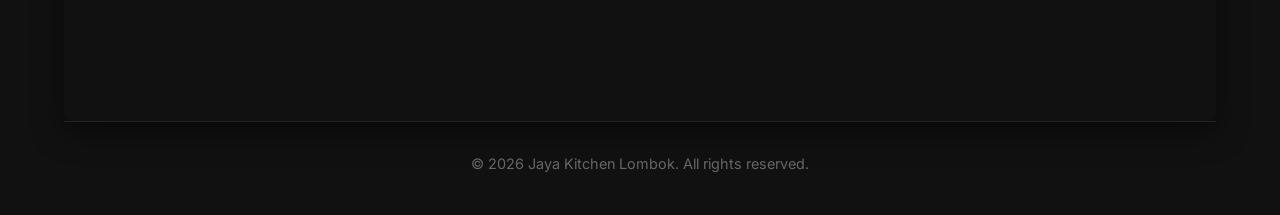
==== commit f322c8cb: "update terbaru" ====
--- a/product.html
+++ b/product.html
@@ -535,10 +535,13 @@
         <button class="filter-btn" data-filter="mito">MITO</button>
         <button class="filter-btn" data-filter="robotcoupe">ROBOT COUPE</button>
         <button class="filter-btn" data-filter="fomac">FOMAC</button>
+        <button class="filter-btn" data-filter="powerpack">POWERPACK</button>
         <button class="filter-btn" data-filter="philips">PHILIPS</button>
         <button class="filter-btn" data-filter="rinnai">RINNAI</button>
         <button class="filter-btn" data-filter="meichu">MEICHU</button>
         <button class="filter-btn" data-filter="starcool">STAR COOL</button>
+        <button class="filter-btn" data-filter="wsa">WSA</button>
+        <button class="filter-btn" data-filter="wsa">WSA</button>
         <button class="filter-btn" data-filter="zeppelin">ZEPPELIN</button>
         <button class="filter-btn" data-filter="hoshizaki">HOSHIZAKI</button>
         <button class="filter-btn" data-filter="nayati">NAYATI</button>
@@ -589,6 +592,876 @@
                 <p class="product-desc">Peti pembeku (freezer) berkualitas tinggi untuk menyimpan daging, es krim, dan makanan beku lainnya.</p>
                 <a href="https://api.whatsapp.com/send?phone=628113970087&text=Halo%20Jaya%20Kitchen,%20saya%20ingin%20tanya%20tentang%20produk%20RSA%20Chest%20Freezer." class="btn-ask" target="_blank">
                     <i class="fa-brands fa-whatsapp"></i> Tanya Produk Ini
+                </a>
+            </div>
+        </div>
+
+        <!-- Product Fomac 1 -->
+        <div class="product-card" data-brand="fomac">
+            <div class="product-img" onclick="openLightbox('assets/images/fomac_mixer.jpg')">
+                <img src="assets/images/fomac_mixer.jpg" alt="Fomac Planetary Mixer">
+            </div>
+            <div class="product-info">
+                <span class="product-brand">FOMAC</span>
+                <h3 class="product-title">Planetary Mixer</h3>
+                <p class="product-desc">Mesin pengaduk adonan serbaguna untuk roti, kue, dan pastry. Cocok untuk industri bakery skala menengah hingga besar.</p>
+                <a href="https://api.whatsapp.com/send?phone=628113970087&text=Halo%20Jaya%20Kitchen,%20saya%20ingin%20tanya%20tentang%20produk%20Fomac%20Planetary%20Mixer." class="btn-ask" target="_blank">
+                    <i class="fa-brands fa-whatsapp"></i> Tanya Produk Ini
+                </a>
+            </div>
+        </div>
+
+        <!-- Product Fomac 2 -->
+        <div class="product-card" data-brand="fomac">
+            <div class="product-img" onclick="openLightbox('assets/images/fomac_spiral.jpg')">
+                <img src="assets/images/fomac_spiral.jpg" alt="Fomac Spiral Mixer">
+            </div>
+            <div class="product-info">
+                <span class="product-brand">FOMAC</span>
+                <h3 class="product-title">Spiral Mixer</h3>
+                <p class="product-desc">Mesin pengaduk adonan kental berkapasitas besar. Menghasilkan adonan kalis sempurna dengan cepat dan efisien.</p>
+                <a href="https://api.whatsapp.com/send?phone=628113970087&text=Halo%20Jaya%20Kitchen,%20saya%20ingin%20tanya%20tentang%20produk%20Fomac%20Spiral%20Mixer." class="btn-ask" target="_blank">
+                    <i class="fa-brands fa-whatsapp"></i> Tanya Produk Ini
+                </a>
+            </div>
+        </div>
+
+        <!-- Product Fomac 3 -->
+        <div class="product-card" data-brand="fomac">
+            <div class="product-img" onclick="openLightbox('assets/images/fomac_grinder.jpg')">
+                <img src="assets/images/fomac_grinder.jpg" alt="Fomac Meat Grinder">
+            </div>
+            <div class="product-info">
+                <span class="product-brand">FOMAC</span>
+                <h3 class="product-title">Meat Grinder</h3>
+                <p class="product-desc">Mesin penggiling daging stainless steel yang higienis dan kuat. Ideal untuk restoran, hotel, dan usaha katering.</p>
+                <a href="https://api.whatsapp.com/send?phone=628113970087&text=Halo%20Jaya%20Kitchen,%20saya%20ingin%20tanya%20tentang%20produk%20Fomac%20Meat%20Grinder." class="btn-ask" target="_blank">
+                    <i class="fa-brands fa-whatsapp"></i> Tanya Produk Ini
+                </a>
+            </div>
+        </div>
+
+        <!-- Product Fomac 4 -->
+        <div class="product-card" data-brand="fomac">
+            <div class="product-img" onclick="openLightbox('assets/images/fomac_fryer.jpg')">
+                <img src="assets/images/fomac_fryer.jpg" alt="Fomac Gas Deep Fryer">
+            </div>
+            <div class="product-info">
+                <span class="product-brand">FOMAC</span>
+                <h3 class="product-title">Gas Deep Fryer</h3>
+                <p class="product-desc">Penggorengan deep fry profesional dengan suhu yang terkontrol. Sempurna untuk ayam krispi, kentang goreng, dan aneka camilan.</p>
+                <a href="https://api.whatsapp.com/send?phone=628113970087&text=Halo%20Jaya%20Kitchen,%20saya%20ingin%20tanya%20tentang%20produk%20Fomac%20Gas%20Deep%20Fryer." class="btn-ask" target="_blank">
+                    <i class="fa-brands fa-whatsapp"></i> Tanya Produk Ini
+                </a>
+            </div>
+        </div>
+
+        <!-- Product Fomac 5 -->
+        <div class="product-card" data-brand="fomac">
+            <div class="product-img" onclick="openLightbox('assets/images/fomac_oven.jpg')">
+                <img src="assets/images/fomac_oven.jpg" alt="Fomac Gas Oven">
+            </div>
+            <div class="product-info">
+                <span class="product-brand">FOMAC</span>
+                <h3 class="product-title">Gas Baking Oven</h3>
+                <p class="product-desc">Oven gas deck otomatis untuk memanggang roti, kue, dan pizza dengan hasil matang merata dan hemat energi.</p>
+                <a href="https://api.whatsapp.com/send?phone=628113970087&text=Halo%20Jaya%20Kitchen,%20saya%20ingin%20tanya%20tentang%20produk%20Fomac%20Gas%20Oven." class="btn-ask" target="_blank">
+                    <i class="fa-brands fa-whatsapp"></i> Tanya Produk Ini
+                </a>
+            </div>
+        </div>
+
+        <!-- Product Fomac 6 -->
+        <div class="product-card" data-brand="fomac">
+            <div class="product-img" onclick="openLightbox('assets/images/fomac_blender.jpg')">
+                <img src="assets/images/fomac_blender.jpg" alt="Fomac Ice Blender">
+            </div>
+            <div class="product-info">
+                <span class="product-brand">FOMAC</span>
+                <h3 class="product-title">Heavy Duty Ice Blender</h3>
+                <p class="product-desc">Mesin blender penghancur es tangguh untuk membuat aneka minuman dingin, jus, dan smoothie berkualitas cafe.</p>
+                <a href="https://api.whatsapp.com/send?phone=628113970087&text=Halo%20Jaya%20Kitchen,%20saya%20ingin%20tanya%20tentang%20produk%20Fomac%20Ice%20Blender." class="btn-ask" target="_blank">
+                    <i class="fa-brands fa-whatsapp"></i> Tanya Produk Ini
+                </a>
+            </div>
+        </div>
+
+        <!-- Product Powerpack 1 -->
+        <div class="product-card" data-brand="powerpack">
+            <div class="product-img" onclick="openLightbox('assets/images/powerpack_cupsealer.jpg')">
+                <img src="assets/images/powerpack_cupsealer.jpg" alt="Powerpack Cup Sealer">
+            </div>
+            <div class="product-info">
+                <span class="product-brand">POWERPACK</span>
+                <h3 class="product-title">Cup Sealer Machine</h3>
+                <p class="product-desc">Mesin segel gelas plastik anti tumpah. Sangat direkomendasikan untuk usaha minuman boba, teh, dan kopi kekinian.</p>
+                <a href="https://api.whatsapp.com/send?phone=628113970087&text=Halo%20Jaya%20Kitchen,%20saya%20ingin%20tanya%20tentang%20produk%20Powerpack%20Cup%20Sealer." class="btn-ask" target="_blank">
+                    <i class="fa-brands fa-whatsapp"></i> Tanya Produk Ini
+                </a>
+            </div>
+        </div>
+
+        <!-- Product Powerpack 2 -->
+        <div class="product-card" data-brand="powerpack">
+            <div class="product-img" onclick="openLightbox('assets/images/powerpack_vacuum.jpg')">
+                <img src="assets/images/powerpack_vacuum.jpg" alt="Powerpack Vacuum Sealer">
+            </div>
+            <div class="product-info">
+                <span class="product-brand">POWERPACK</span>
+                <h3 class="product-title">Vacuum Sealer</h3>
+                <p class="product-desc">Mesin pengemas hampa udara. Memperpanjang masa simpan makanan seperti daging, ikan, dan frozen food agar tetap segar.</p>
+                <a href="https://api.whatsapp.com/send?phone=628113970087&text=Halo%20Jaya%20Kitchen,%20saya%20ingin%20tanya%20tentang%20produk%20Powerpack%20Vacuum%20Sealer." class="btn-ask" target="_blank">
+                    <i class="fa-brands fa-whatsapp"></i> Tanya Produk Ini
+                </a>
+            </div>
+        </div>
+
+        <!-- Product Powerpack 3 -->
+        <div class="product-card" data-brand="powerpack">
+            <div class="product-img" onclick="openLightbox('assets/images/powerpack_bandsealer.jpg')">
+                <img src="assets/images/powerpack_bandsealer.jpg" alt="Powerpack Continuous Band Sealer">
+            </div>
+            <div class="product-info">
+                <span class="product-brand">POWERPACK</span>
+                <h3 class="product-title">Continuous Band Sealer</h3>
+                <p class="product-desc">Mesin segel plastik berjalan yang sangat cepat dan otomatis. Cocok untuk industri pengemasan keripik, kopi, dan makanan ringan.</p>
+                <a href="https://api.whatsapp.com/send?phone=628113970087&text=Halo%20Jaya%20Kitchen,%20saya%20ingin%20tanya%20tentang%20produk%20Powerpack%20Continuous%20Band%20Sealer." class="btn-ask" target="_blank">
+                    <i class="fa-brands fa-whatsapp"></i> Tanya Produk Ini
+                </a>
+            </div>
+        </div>
+
+        <!-- Product Powerpack 4 -->
+        <div class="product-card" data-brand="powerpack">
+            <div class="product-img" onclick="openLightbox('assets/images/powerpack_filling.jpg')">
+                <img src="assets/images/powerpack_filling.jpg" alt="Powerpack Liquid Filling">
+            </div>
+            <div class="product-info">
+                <span class="product-brand">POWERPACK</span>
+                <h3 class="product-title">Liquid / Paste Filling</h3>
+                <p class="product-desc">Mesin pengisi cairan dan pasta ke dalam botol atau plastik dengan takaran yang akurat. Pas untuk sambal, saus, kosmetik, atau madu.</p>
+                <a href="https://api.whatsapp.com/send?phone=628113970087&text=Halo%20Jaya%20Kitchen,%20saya%20ingin%20tanya%20tentang%20produk%20Powerpack%20Liquid%20Filling." class="btn-ask" target="_blank">
+                    <i class="fa-brands fa-whatsapp"></i> Tanya Produk Ini
+                </a>
+            </div>
+        </div>
+
+        <!-- Product Hoshizaki 1 -->
+        <div class="product-card" data-brand="hoshizaki">
+            <div class="product-img" onclick="openLightbox('assets/images/hoshizaki_im30ca.jpg')">
+                <img src="assets/images/hoshizaki_im30ca.jpg" alt="Hoshizaki IM-30CA">
+            </div>
+            <div class="product-info">
+                <span class="product-brand">HOSHIZAKI</span>
+                <h3 class="product-title">IM-30CA Cube Ice Maker</h3>
+                <p class="product-desc">Mesin pembuat es batu (Cube Ice) undercounter berkapasitas 28 kg/hari, desain hemat ruang untuk kafe dan bar.</p>
+                <a href="https://api.whatsapp.com/send?phone=628113970087&text=Halo%20Jaya%20Kitchen,%20saya%20ingin%20tanya%20tentang%20produk%20Hoshizaki%20IM-30CA." class="btn-ask" target="_blank">
+                    <i class="fa-brands fa-whatsapp"></i> Tanya Produk Ini
+                </a>
+            </div>
+        </div>
+
+        <!-- Product Hoshizaki 2 -->
+        <div class="product-card" data-brand="hoshizaki">
+            <div class="product-img" onclick="openLightbox('assets/images/hoshizaki_im100a.jpg')">
+                <img src="assets/images/hoshizaki_im100a.jpg" alt="Hoshizaki IM-100A">
+            </div>
+            <div class="product-info">
+                <span class="product-brand">HOSHIZAKI</span>
+                <h3 class="product-title">IM-100A Cube Ice Maker</h3>
+                <p class="product-desc">Mesin pembuat es batu berkapasitas besar hingga 108 kg/hari, cocok untuk restoran dan hotel dengan kebutuhan es tinggi.</p>
+                <a href="https://api.whatsapp.com/send?phone=628113970087&text=Halo%20Jaya%20Kitchen,%20saya%20ingin%20tanya%20tentang%20produk%20Hoshizaki%20IM-100A." class="btn-ask" target="_blank">
+                    <i class="fa-brands fa-whatsapp"></i> Tanya Produk Ini
+                </a>
+            </div>
+        </div>
+
+        <!-- Product Hoshizaki 3 -->
+        <div class="product-card" data-brand="hoshizaki">
+            <div class="product-img" onclick="openLightbox('assets/images/hoshizaki_km40c.jpg')">
+                <img src="assets/images/hoshizaki_km40c.jpg" alt="Hoshizaki KM-40C">
+            </div>
+            <div class="product-info">
+                <span class="product-brand">HOSHIZAKI</span>
+                <h3 class="product-title">KM-40C Crescent Ice Maker</h3>
+                <p class="product-desc">Mesin pembuat es berbentuk bulan sabit (Crescent Ice) yang lambat mencair, kapasitas 41 kg/hari dengan bahan stainless steel.</p>
+                <a href="https://api.whatsapp.com/send?phone=628113970087&text=Halo%20Jaya%20Kitchen,%20saya%20ingin%20tanya%20tentang%20produk%20Hoshizaki%20KM-40C." class="btn-ask" target="_blank">
+                    <i class="fa-brands fa-whatsapp"></i> Tanya Produk Ini
+                </a>
+            </div>
+        </div>
+
+        <!-- Product Hoshizaki 4 -->
+        <div class="product-card" data-brand="hoshizaki">
+            <div class="product-img" onclick="openLightbox('assets/images/hoshizaki_fm120.jpg')">
+                <img src="assets/images/hoshizaki_fm120.jpg" alt="Hoshizaki FM-120">
+            </div>
+            <div class="product-info">
+                <span class="product-brand">HOSHIZAKI</span>
+                <h3 class="product-title">FM-120 Flake Ice Maker</h3>
+                <p class="product-desc">Mesin pembuat es serut (Flake Ice) profesional, cocok untuk display ikan segar, salad bar, maupun keperluan medis.</p>
+                <a href="https://api.whatsapp.com/send?phone=628113970087&text=Halo%20Jaya%20Kitchen,%20saya%20ingin%20tanya%20tentang%20produk%20Hoshizaki%20FM-120." class="btn-ask" target="_blank">
+                    <i class="fa-brands fa-whatsapp"></i> Tanya Produk Ini
+                </a>
+            </div>
+        </div>
+
+        <!-- Product Hoshizaki 5 -->
+        <div class="product-card" data-brand="hoshizaki">
+            <div class="product-img" onclick="openLightbox('assets/images/hoshizaki_srm45a.jpg')">
+                <img src="assets/images/hoshizaki_srm45a.jpg" alt="Hoshizaki SRM-45A">
+            </div>
+            <div class="product-info">
+                <span class="product-brand">HOSHIZAKI</span>
+                <h3 class="product-title">SRM-45A Dice Ice Maker</h3>
+                <p class="product-desc">Mesin pembuat es dadu (Dice Ice) dengan desain kokoh dan modern, pas untuk kafe kekinian yang membutuhkan es berukuran presisi.</p>
+                <a href="https://api.whatsapp.com/send?phone=628113970087&text=Halo%20Jaya%20Kitchen,%20saya%20ingin%20tanya%20tentang%20produk%20Hoshizaki%20SRM-45A." class="btn-ask" target="_blank">
+                    <i class="fa-brands fa-whatsapp"></i> Tanya Produk Ini
+                </a>
+            </div>
+        </div>
+
+        <!-- Product Hoshizaki 6 -->
+        <div class="product-card" data-brand="hoshizaki">
+            <div class="product-img" onclick="openLightbox('assets/images/hoshizaki_dispenser.jpg')">
+                <img src="assets/images/hoshizaki_dispenser.jpg" alt="Hoshizaki Ice Dispenser">
+            </div>
+            <div class="product-info">
+                <span class="product-brand">HOSHIZAKI</span>
+                <h3 class="product-title">DCM-120 Ice Dispenser</h3>
+                <p class="product-desc">Mesin dispenser otomatis 2-in-1 untuk es batu dan air dingin. Sangat higienis untuk area self-service di restoran atau kantor.</p>
+                <a href="https://api.whatsapp.com/send?phone=628113970087&text=Halo%20Jaya%20Kitchen,%20saya%20ingin%20tanya%20tentang%20produk%20Hoshizaki%20Ice%20Dispenser." class="btn-ask" target="_blank">
+                    <i class="fa-brands fa-whatsapp"></i> Tanya Produk Ini
+                </a>
+            </div>
+        </div>
+
+        <!-- Product Hoshizaki 7 -->
+        <div class="product-card" data-brand="hoshizaki">
+            <div class="product-img" onclick="openLightbox('assets/images/hoshizaki_chiller.jpg')">
+                <img src="assets/images/hoshizaki_chiller.jpg" alt="Hoshizaki Upright Chiller">
+            </div>
+            <div class="product-info">
+                <span class="product-brand">HOSHIZAKI</span>
+                <h3 class="product-title">4-Door Upright Chiller</h3>
+                <p class="product-desc">Kulkas pendingin komersial 4 pintu dengan material full stainless steel dan kontrol suhu digital yang akurat.</p>
+                <a href="https://api.whatsapp.com/send?phone=628113970087&text=Halo%20Jaya%20Kitchen,%20saya%20ingin%20tanya%20tentang%20produk%20Hoshizaki%20Upright%20Chiller." class="btn-ask" target="_blank">
+                    <i class="fa-brands fa-whatsapp"></i> Tanya Produk Ini
+                </a>
+            </div>
+        </div>
+
+        <!-- Product Hoshizaki 8 -->
+        <div class="product-card" data-brand="hoshizaki">
+            <div class="product-img" onclick="openLightbox('assets/images/hoshizaki_freezer.jpg')">
+                <img src="assets/images/hoshizaki_freezer.jpg" alt="Hoshizaki Upright Freezer">
+            </div>
+            <div class="product-info">
+                <span class="product-brand">HOSHIZAKI</span>
+                <h3 class="product-title">2-Door Upright Freezer</h3>
+                <p class="product-desc">Freezer komersial tegak 2 pintu berkualitas premium untuk menjaga stok daging dan makanan beku tetap segar tahan lama.</p>
+                <a href="https://api.whatsapp.com/send?phone=628113970087&text=Halo%20Jaya%20Kitchen,%20saya%20ingin%20tanya%20tentang%20produk%20Hoshizaki%20Upright%20Freezer." class="btn-ask" target="_blank">
+                    <i class="fa-brands fa-whatsapp"></i> Tanya Produk Ini
+                </a>
+            </div>
+        </div>
+
+        <!-- Product Hoshizaki 9 -->
+        <div class="product-card" data-brand="hoshizaki">
+            <div class="product-img" onclick="openLightbox('assets/images/hoshizaki_undercounter.jpg')">
+                <img src="assets/images/hoshizaki_undercounter.jpg" alt="Hoshizaki Undercounter Chiller">
+            </div>
+            <div class="product-info">
+                <span class="product-brand">HOSHIZAKI</span>
+                <h3 class="product-title">Undercounter Chiller</h3>
+                <p class="product-desc">Meja pendingin fungsional dengan pintu solid dan ruang kerja stainless steel di bagian atasnya. Efisien dan hemat tempat.</p>
+                <a href="https://api.whatsapp.com/send?phone=628113970087&text=Halo%20Jaya%20Kitchen,%20saya%20ingin%20tanya%20tentang%20produk%20Hoshizaki%20Undercounter%20Chiller." class="btn-ask" target="_blank">
+                    <i class="fa-brands fa-whatsapp"></i> Tanya Produk Ini
+                </a>
+            </div>
+        </div>
+
+        <!-- Product Hoshizaki 10 -->
+        <div class="product-card" data-brand="hoshizaki">
+            <div class="product-img" onclick="openLightbox('assets/images/hoshizaki_dishwasher.jpg')">
+                <img src="assets/images/hoshizaki_dishwasher.jpg" alt="Hoshizaki Dishwasher">
+            </div>
+            <div class="product-info">
+                <span class="product-brand">HOSHIZAKI</span>
+                <h3 class="product-title">Hood-Type Dishwasher</h3>
+                <p class="product-desc">Mesin pencuci piring profesional model hood/tudung. Mencuci dengan cepat, efisien, dan suhu sterilisasi tinggi.</p>
+                <a href="https://api.whatsapp.com/send?phone=628113970087&text=Halo%20Jaya%20Kitchen,%20saya%20ingin%20tanya%20tentang%20produk%20Hoshizaki%20Dishwasher." class="btn-ask" target="_blank">
+                    <i class="fa-brands fa-whatsapp"></i> Tanya Produk Ini
+                </a>
+            </div>
+        </div>
+
+        <!-- Product Hoshizaki 11 -->
+        <div class="product-card" data-brand="hoshizaki">
+            <div class="product-img" onclick="openLightbox('assets/images/hoshizaki_km40c.jpg')">
+                <img src="assets/images/hoshizaki_km40c.jpg" alt="Hoshizaki KM-40C Crescent Ice Maker">
+            </div>
+            <div class="product-info">
+                <span class="product-brand">HOSHIZAKI</span>
+                <h3 class="product-title">KM-40C Crescent Ice Maker</h3>
+                <p class="product-desc">Mesin pembuat es batu bentuk bulan sabit (Crescent Ice) dengan kapasitas 43 kg/hari. Es tahan lebih lama dan sangat cocok untuk minuman premium.</p>
+                <a href="https://api.whatsapp.com/send?phone=628113970087&text=Halo%20Jaya%20Kitchen,%20saya%20ingin%20tanya%20tentang%20produk%20Hoshizaki%20KM-40C." class="btn-ask" target="_blank">
+                    <i class="fa-brands fa-whatsapp"></i> Tanya Produk Ini
+                </a>
+            </div>
+        </div>
+
+        <!-- Product Hoshizaki 12 -->
+        <div class="product-card" data-brand="hoshizaki">
+            <div class="product-img" onclick="openLightbox('assets/images/hoshizaki_im30ca.jpg')">
+                <img src="assets/images/hoshizaki_im30ca.jpg" alt="Hoshizaki IM-30CA Cube Ice Maker">
+            </div>
+            <div class="product-info">
+                <span class="product-brand">HOSHIZAKI</span>
+                <h3 class="product-title">IM-30CA Cube Ice Maker</h3>
+                <p class="product-desc">Mesin es kristal kotak (Cube Ice) ringkas dengan kapasitas 30 kg/hari. Sangat cocok untuk *coffee shop*, bar, dan restoran dengan tempat terbatas.</p>
+                <a href="https://api.whatsapp.com/send?phone=628113970087&text=Halo%20Jaya%20Kitchen,%20saya%20ingin%20tanya%20tentang%20produk%20Hoshizaki%20IM-30CA." class="btn-ask" target="_blank">
+                    <i class="fa-brands fa-whatsapp"></i> Tanya Produk Ini
+                </a>
+            </div>
+        </div>
+
+        <!-- Product Hoshizaki 13 -->
+        <div class="product-card" data-brand="hoshizaki">
+            <div class="product-img" onclick="openLightbox('assets/images/hoshizaki_im100a.jpg')">
+                <img src="assets/images/hoshizaki_im100a.jpg" alt="Hoshizaki IM-100A Cube Ice Maker">
+            </div>
+            <div class="product-info">
+                <span class="product-brand">HOSHIZAKI</span>
+                <h3 class="product-title">IM-100A Cube Ice Maker</h3>
+                <p class="product-desc">Mesin pembuat es kristal kotak kapasitas menengah (112 kg/hari). Ideal untuk memenuhi kebutuhan tinggi es murni yang jernih di tempat usaha Anda.</p>
+                <a href="https://api.whatsapp.com/send?phone=628113970087&text=Halo%20Jaya%20Kitchen,%20saya%20ingin%20tanya%20tentang%20produk%20Hoshizaki%20IM-100A." class="btn-ask" target="_blank">
+                    <i class="fa-brands fa-whatsapp"></i> Tanya Produk Ini
+                </a>
+            </div>
+        </div>
+
+        <!-- Product Hoshizaki 14 -->
+        <div class="product-card" data-brand="hoshizaki">
+            <div class="product-img" onclick="openLightbox('assets/images/hoshizaki_fm150ke.jpg')">
+                <img src="assets/images/hoshizaki_fm150ke.jpg" alt="Hoshizaki FM-150KE Flake Ice Maker">
+            </div>
+            <div class="product-info">
+                <span class="product-brand">HOSHIZAKI</span>
+                <h3 class="product-title">FM-150KE Flake Ice Maker</h3>
+                <p class="product-desc">Mesin pembuat es serpihan (Flake Ice) kapasitas 150 kg/hari. Es serpihan sangat cocok untuk display makanan laut (seafood) segar, salad bar, maupun *cocktail*.</p>
+                <a href="https://api.whatsapp.com/send?phone=628113970087&text=Halo%20Jaya%20Kitchen,%20saya%20ingin%20tanya%20tentang%20produk%20Hoshizaki%20FM-150KE." class="btn-ask" target="_blank">
+                    <i class="fa-brands fa-whatsapp"></i> Tanya Produk Ini
+                </a>
+            </div>
+        </div>
+
+        <!-- Product Hoshizaki 15 -->
+        <div class="product-card" data-brand="hoshizaki">
+            <div class="product-img" onclick="openLightbox('assets/images/hoshizaki_hr76mas.jpg')">
+                <img src="assets/images/hoshizaki_hr76mas.jpg" alt="Hoshizaki HR-76MA-S Upright Chiller">
+            </div>
+            <div class="product-info">
+                <span class="product-brand">HOSHIZAKI</span>
+                <h3 class="product-title">HR-76MA-S Upright Chiller</h3>
+                <p class="product-desc">Kulkas pendingin (Chiller) tegak 2 pintu stainless steel model setengah pintu (half door). Desain A-Fit Technology, memberikan efisiensi pendinginan ekstra.</p>
+                <a href="https://api.whatsapp.com/send?phone=628113970087&text=Halo%20Jaya%20Kitchen,%20saya%20ingin%20tanya%20tentang%20produk%20Hoshizaki%20HR-76MA-S." class="btn-ask" target="_blank">
+                    <i class="fa-brands fa-whatsapp"></i> Tanya Produk Ini
+                </a>
+            </div>
+        </div>
+
+        <!-- Hoshizaki Brochure -->
+        <div class="product-card" data-brand="hoshizaki">
+            <div class="product-img" onclick="window.open('pdf/Catalog Hoshizaki 2026.pdf', '_blank')" style="background: #114c81; display: flex; align-items: center; justify-content: center;">
+                <i class="fa-solid fa-file-pdf" style="font-size: 5rem; color: white;"></i>
+            </div>
+            <div class="product-info">
+                <span class="product-brand">HOSHIZAKI</span>
+                <h3 class="product-title">Katalog Hoshizaki 2026</h3>
+                <p class="product-desc">Lihat katalog lengkap mesin pembuat es, chiller, dan freezer Hoshizaki kualitas Jepang.</p>
+                <a href="pdf/Catalog Hoshizaki 2026.pdf" class="btn-ask" target="_blank" style="background: #114c81;">
+                    <i class="fa-solid fa-download"></i> Lihat Katalog PDF
+                </a>
+            </div>
+        </div>
+
+        <!-- Product Crown 1 -->
+        <div class="product-card" data-brand="crown">
+            <div class="product-img" onclick="openLightbox('assets/images/crown_bd450.jpg')">
+                <img src="assets/images/crown_bd450.jpg" alt="Crown BD-450 Chest Freezer">
+            </div>
+            <div class="product-info">
+                <span class="product-brand">CROWN HORECA</span>
+                <h3 class="product-title">BD-450 Chest Freezer</h3>
+                <p class="product-desc">Mesin penyimpan beku suhu rendah berkapasitas 450 liter, sangat ideal untuk menyimpan daging, seafood, dan frozen food.</p>
+                <a href="https://api.whatsapp.com/send?phone=628113970087&text=Halo%20Jaya%20Kitchen,%20saya%20ingin%20tanya%20tentang%20produk%20Crown%20BD-450." class="btn-ask" target="_blank">
+                    <i class="fa-brands fa-whatsapp"></i> Tanya Produk Ini
+                </a>
+            </div>
+        </div>
+
+        <!-- Product Crown 2 -->
+        <div class="product-card" data-brand="crown">
+            <div class="product-img" onclick="openLightbox('assets/images/crown_lg410.jpg')">
+                <img src="assets/images/crown_lg410.jpg" alt="Crown LG-410 Showcase Chiller">
+            </div>
+            <div class="product-info">
+                <span class="product-brand">CROWN HORECA</span>
+                <h3 class="product-title">LG-410 Showcase Chiller</h3>
+                <p class="product-desc">Mesin display minuman berkapasitas 410 liter, didesain khusus untuk suhu tropis dengan sistem sirkulasi udara yang efisien.</p>
+                <a href="https://api.whatsapp.com/send?phone=628113970087&text=Halo%20Jaya%20Kitchen,%20saya%20ingin%20tanya%20tentang%20produk%20Crown%20LG-410." class="btn-ask" target="_blank">
+                    <i class="fa-brands fa-whatsapp"></i> Tanya Produk Ini
+                </a>
+            </div>
+        </div>
+
+        <!-- Product Crown 3 -->
+        <div class="product-card" data-brand="crown">
+            <div class="product-img" onclick="openLightbox('assets/images/crown_icm1t.jpg')">
+                <img src="assets/images/crown_icm1t.jpg" alt="Crown ICM-1T Ice Cream Machine">
+            </div>
+            <div class="product-info">
+                <span class="product-brand">CROWN HORECA</span>
+                <h3 class="product-title">ICM-1T Soft Ice Cream Machine</h3>
+                <p class="product-desc">Mesin soft ice cream 1 rasa berbahan stainless steel. Cocok untuk kafe, boba shop, atau kedai minuman kekinian.</p>
+                <a href="https://api.whatsapp.com/send?phone=628113970087&text=Halo%20Jaya%20Kitchen,%20saya%20ingin%20tanya%20tentang%20produk%20Crown%20ICM-1T." class="btn-ask" target="_blank">
+                    <i class="fa-brands fa-whatsapp"></i> Tanya Produk Ini
+                </a>
+            </div>
+        </div>
+
+        <!-- Product Crown 4 -->
+        <div class="product-card" data-brand="crown">
+            <div class="product-img" onclick="openLightbox('assets/images/crown_ts120.jpg')">
+                <img src="assets/images/crown_ts120.jpg" alt="Crown TS-120 Table Top Cake Showcase">
+            </div>
+            <div class="product-info">
+                <span class="product-brand">CROWN HORECA</span>
+                <h3 class="product-title">TS-120 Table Top Cake Showcase</h3>
+                <p class="product-desc">Etalase pendingin kue (Cake Showcase) elegan dengan desain kaca rectangular dan sistem pengaturan kelembaban 70-80%.</p>
+                <a href="https://api.whatsapp.com/send?phone=628113970087&text=Halo%20Jaya%20Kitchen,%20saya%20ingin%20tanya%20tentang%20produk%20Crown%20TS-120." class="btn-ask" target="_blank">
+                    <i class="fa-brands fa-whatsapp"></i> Tanya Produk Ini
+                </a>
+            </div>
+        </div>
+
+        <!-- Product Crown 5 -->
+        <div class="product-card" data-brand="crown">
+            <div class="product-img" onclick="openLightbox('assets/images/crown_kr1t1s.jpg')">
+                <img src="assets/images/crown_kr1t1s.jpg" alt="Crown KR-1T1S Kwali Range">
+            </div>
+            <div class="product-info">
+                <span class="product-brand">CROWN HORECA</span>
+                <h3 class="product-title">KR-1T1S Kwali Range w/ Blower</h3>
+                <p class="product-desc">Kompor kwali gas tekanan rendah berstandar restoran dengan sistem blower, 1 tungku wajan, dan 1 tungku sup pot.</p>
+                <a href="https://api.whatsapp.com/send?phone=628113970087&text=Halo%20Jaya%20Kitchen,%20saya%20ingin%20tanya%20tentang%20produk%20Crown%20KR-1T1S." class="btn-ask" target="_blank">
+                    <i class="fa-brands fa-whatsapp"></i> Tanya Produk Ini
+                </a>
+            </div>
+        </div>
+
+        <!-- Product Crown 6 -->
+        <div class="product-card" data-brand="crown">
+            <div class="product-img" onclick="openLightbox('assets/images/crown_yxy20ls.jpg')">
+                <img src="assets/images/crown_yxy20ls.jpg" alt="Crown YXY-20LS Deck Oven">
+            </div>
+            <div class="product-info">
+                <span class="product-brand">CROWN HORECA</span>
+                <h3 class="product-title">YXY-20LS Home Industry Oven</h3>
+                <p class="product-desc">Oven gas 1 deck 2 tray dengan sisi bodi galvanis dan panel depan full stainless. Andal untuk home industry bakery.</p>
+                <a href="https://api.whatsapp.com/send?phone=628113970087&text=Halo%20Jaya%20Kitchen,%20saya%20ingin%20tanya%20tentang%20produk%20Crown%20YXY-20LS." class="btn-ask" target="_blank">
+                    <i class="fa-brands fa-whatsapp"></i> Tanya Produk Ini
+                </a>
+            </div>
+        </div>
+
+        <!-- Crown Brochure -->
+        <div class="product-card" data-brand="crown">
+            <div class="product-img" onclick="window.open('pdf/Catalogue Crown Horeca 2026.pdf', '_blank')" style="background: #333; display: flex; align-items: center; justify-content: center;">
+                <i class="fa-solid fa-file-pdf" style="font-size: 5rem; color: #facc15;"></i>
+            </div>
+            <div class="product-info">
+                <span class="product-brand">CROWN HORECA</span>
+                <h3 class="product-title">Katalog Crown Horeca 2026</h3>
+                <p class="product-desc">Katalog lengkap peralatan refrigerasi komersial, food processing, dan bakery dari Crown Horeca.</p>
+                <a href="pdf/Catalogue Crown Horeca 2026.pdf" class="btn-ask" target="_blank" style="background: #333; color: #facc15;">
+                    <i class="fa-solid fa-download"></i> Lihat Katalog PDF
+                </a>
+            </div>
+        </div>
+
+        <!-- Product WSA 1 -->
+        <div class="product-card" data-brand="wsa starcool">
+            <div class="product-img" onclick="openLightbox('assets/images/wsa_sf510.jpg')">
+                <img src="assets/images/wsa_sf510.jpg" alt="WSA SF 510 Chest Freezer">
+            </div>
+            <div class="product-info">
+                <span class="product-brand">WSA / STAR COOL</span>
+                <h3 class="product-title">SF 510 Chest Freezer</h3>
+                <p class="product-desc">Peti pembeku komersial dengan penutup rata berkapasitas 510 liter, cocok untuk menyimpan persediaan makanan beku dalam jumlah besar.</p>
+                <a href="https://api.whatsapp.com/send?phone=628113970087&text=Halo%20Jaya%20Kitchen,%20saya%20ingin%20tanya%20tentang%20produk%20WSA%20SF%20510." class="btn-ask" target="_blank">
+                    <i class="fa-brands fa-whatsapp"></i> Tanya Produk Ini
+                </a>
+            </div>
+        </div>
+
+        <!-- Product WSA 2 -->
+        <div class="product-card" data-brand="wsa starcool">
+            <div class="product-img" onclick="openLightbox('assets/images/wsa_df651.jpg')">
+                <img src="assets/images/wsa_df651.jpg" alt="WSA DF 651 Flat Glass Freezer">
+            </div>
+            <div class="product-info">
+                <span class="product-brand">WSA / STAR COOL</span>
+                <h3 class="product-title">DF 651 Flat Glass Freezer</h3>
+                <p class="product-desc">Mesin pembeku berkapasitas 651 liter dengan desain tutup kaca datar (sliding flat glass), praktis dan hemat energi untuk supermarket.</p>
+                <a href="https://api.whatsapp.com/send?phone=628113970087&text=Halo%20Jaya%20Kitchen,%20saya%20ingin%20tanya%20tentang%20produk%20WSA%20DF%20651." class="btn-ask" target="_blank">
+                    <i class="fa-brands fa-whatsapp"></i> Tanya Produk Ini
+                </a>
+            </div>
+        </div>
+
+        <!-- Product WSA 3 -->
+        <div class="product-card" data-brand="wsa starcool">
+            <div class="product-img" onclick="openLightbox('assets/images/wsa_df500j.jpg')">
+                <img src="assets/images/wsa_df500j.jpg" alt="WSA DF 500J Curve Glass Freezer">
+            </div>
+            <div class="product-info">
+                <span class="product-brand">WSA / STAR COOL</span>
+                <h3 class="product-title">DF 500J Curve Glass Freezer</h3>
+                <p class="product-desc">Freezer kaca lengkung modern dengan kapasitas 500 liter, sangat ideal untuk memamerkan es krim dan aneka *frozen food*.</p>
+                <a href="https://api.whatsapp.com/send?phone=628113970087&text=Halo%20Jaya%20Kitchen,%20saya%20ingin%20tanya%20tentang%20produk%20WSA%20DF%20500J." class="btn-ask" target="_blank">
+                    <i class="fa-brands fa-whatsapp"></i> Tanya Produk Ini
+                </a>
+            </div>
+        </div>
+
+        <!-- Product WSA 4 -->
+        <div class="product-card" data-brand="wsa starcool">
+            <div class="product-img" onclick="openLightbox('assets/images/wsa_udc1000l.jpg')">
+                <img src="assets/images/wsa_udc1000l.jpg" alt="WSA UDC-1000L Top Mounted Showcase Chiller">
+            </div>
+            <div class="product-info">
+                <span class="product-brand">WSA / STAR COOL</span>
+                <h3 class="product-title">UDC-1000L Showcase Chiller</h3>
+                <p class="product-desc">Kulkas display minuman komersial dengan 2 pintu kaca besar dan kompresor atas (top mounted) untuk sirkulasi pendinginan merata.</p>
+                <a href="https://api.whatsapp.com/send?phone=628113970087&text=Halo%20Jaya%20Kitchen,%20saya%20ingin%20tanya%20tentang%20produk%20WSA%20UDC-1000L." class="btn-ask" target="_blank">
+                    <i class="fa-brands fa-whatsapp"></i> Tanya Produk Ini
+                </a>
+            </div>
+        </div>
+
+        <!-- Product WSA 5 -->
+        <div class="product-card" data-brand="wsa starcool">
+            <div class="product-img" onclick="openLightbox('assets/images/wsa_md10j.jpg')">
+                <img src="assets/images/wsa_md10j.jpg" alt="WSA MD 10J Multideck Open Showcase">
+            </div>
+            <div class="product-info">
+                <span class="product-brand">WSA / STAR COOL</span>
+                <h3 class="product-title">MD 10J Multideck Showcase</h3>
+                <p class="product-desc">Rak display terbuka bersusun (Multideck Open Showcase) yang dapat menarik perhatian pelanggan. Dirancang khusus untuk memajang produk segar di toko dan supermarket.</p>
+                <a href="https://api.whatsapp.com/send?phone=628113970087&text=Halo%20Jaya%20Kitchen,%20saya%20ingin%20tanya%20tentang%20produk%20WSA%20MD%2010J." class="btn-ask" target="_blank">
+                    <i class="fa-brands fa-whatsapp"></i> Tanya Produk Ini
+                </a>
+            </div>
+        </div>
+
+        <!-- WSA Brochure -->
+        <div class="product-card" data-brand="wsa starcool">
+            <div class="product-img" onclick="window.open('pdf/Catalogue WSA 2026-2027 v01 Low Res.pdf', '_blank')" style="background: #2563eb; display: flex; align-items: center; justify-content: center;">
+                <i class="fa-solid fa-file-pdf" style="font-size: 5rem; color: white;"></i>
+            </div>
+            <div class="product-info">
+                <span class="product-brand">WSA / STAR COOL</span>
+                <h3 class="product-title">Katalog WSA / Starcool 2026</h3>
+                <p class="product-desc">Lihat panduan lengkap alat pendingin dan peralatan dapur profesional dari PT Wahana Satria Abadi.</p>
+                <a href="pdf/Catalogue WSA 2026-2027 v01 Low Res.pdf" class="btn-ask" target="_blank" style="background: #2563eb; color: white;">
+                    <i class="fa-solid fa-download"></i> Lihat Katalog PDF
+                </a>
+            </div>
+        </div>
+
+        <!-- Fomac & Powerpack Brochure -->
+        <div class="product-card" data-brand="fomac powerpack">
+            <div class="product-img" onclick="window.open('pdf/BROSUR 2026 VOL 1_resize.pdf', '_blank')" style="background: var(--primary-light); display: flex; align-items: center; justify-content: center;">
+                <i class="fa-solid fa-file-pdf" style="font-size: 5rem; color: white;"></i>
+            </div>
+            <div class="product-info">
+                <span class="product-brand">FOMAC & POWERPACK</span>
+                <h3 class="product-title">Katalog & Brosur 2026</h3>
+                <p class="product-desc">Lihat lebih dari 100+ jenis mesin pengolah makanan dan mesin pengemas dari Fomac dan Powerpack.</p>
+                <a href="pdf/BROSUR 2026 VOL 1_resize.pdf" class="btn-ask" target="_blank" style="background: var(--primary);">
+                    <i class="fa-solid fa-download"></i> Lihat Katalog PDF
+                </a>
+            </div>
+        </div>
+
+        <!-- Product Robot Coupe 1 -->
+        <div class="product-card" data-brand="robotcoupe">
+            <div class="product-img" onclick="openLightbox('assets/images/rc_r201xl.jpg')">
+                <img src="assets/images/rc_r201xl.jpg" alt="Robot Coupe R 201 XL Food Processor">
+            </div>
+            <div class="product-info">
+                <span class="product-brand">ROBOT COUPE</span>
+                <h3 class="product-title">R 201 XL Food Processor</h3>
+                <p class="product-desc">Mesin pemroses makanan serbaguna (Food Processor) dengan dua fungsi: memotong/mengiris (veg prep) dan menghancurkan (cutter). Cocok untuk skala bisnis menengah.</p>
+                <a href="https://api.whatsapp.com/send?phone=628113970087&text=Halo%20Jaya%20Kitchen,%20saya%20ingin%20tanya%20tentang%20produk%20Robot%20Coupe%20R%20201%20XL." class="btn-ask" target="_blank">
+                    <i class="fa-brands fa-whatsapp"></i> Tanya Produk Ini
+                </a>
+            </div>
+        </div>
+
+        <!-- Product Robot Coupe 2 -->
+        <div class="product-card" data-brand="robotcoupe">
+            <div class="product-img" onclick="openLightbox('assets/images/rc_r301ultra.jpg')">
+                <img src="assets/images/rc_r301ultra.jpg" alt="Robot Coupe R 301 Ultra Food Processor">
+            </div>
+            <div class="product-info">
+                <span class="product-brand">ROBOT COUPE</span>
+                <h3 class="product-title">R 301 Ultra Food Processor</h3>
+                <p class="product-desc">Food Processor profesional dari Prancis dengan mangkuk stainless steel berkapasitas 3,7 L. Dilengkapi pisau pemotong yang sangat presisi dan motor industri yang awet.</p>
+                <a href="https://api.whatsapp.com/send?phone=628113970087&text=Halo%20Jaya%20Kitchen,%20saya%20ingin%20tanya%20tentang%20produk%20Robot%20Coupe%20R%20301%20Ultra." class="btn-ask" target="_blank">
+                    <i class="fa-brands fa-whatsapp"></i> Tanya Produk Ini
+                </a>
+            </div>
+        </div>
+
+        <!-- Product Robot Coupe 3 -->
+        <div class="product-card" data-brand="robotcoupe">
+            <div class="product-img" onclick="openLightbox('assets/images/rc_cl50.jpg')">
+                <img src="assets/images/rc_cl50.jpg" alt="Robot Coupe CL 50 Veg Prep">
+            </div>
+            <div class="product-info">
+                <span class="product-brand">ROBOT COUPE</span>
+                <h3 class="product-title">CL 50 Veg Prep Machine</h3>
+                <p class="product-desc">Mesin pemotong sayuran (Veg Prep) yang diakui chef internasional. Mendukung puluhan piringan potong (slicing, dicing, julienne, grating) dengan cepat.</p>
+                <a href="https://api.whatsapp.com/send?phone=628113970087&text=Halo%20Jaya%20Kitchen,%20saya%20ingin%20tanya%20tentang%20produk%20Robot%20Coupe%20CL%2050." class="btn-ask" target="_blank">
+                    <i class="fa-brands fa-whatsapp"></i> Tanya Produk Ini
+                </a>
+            </div>
+        </div>
+
+        <!-- Product Robot Coupe 4 -->
+        <div class="product-card" data-brand="robotcoupe">
+            <div class="product-img" onclick="openLightbox('assets/images/rc_blixer4.jpg')">
+                <img src="assets/images/rc_blixer4.jpg" alt="Robot Coupe Blixer 4">
+            </div>
+            <div class="product-info">
+                <span class="product-brand">ROBOT COUPE</span>
+                <h3 class="product-title">Blixer 4</h3>
+                <p class="product-desc">Perpaduan blender dan cutter (Blixer). Mampu menghaluskan makanan menjadi tekstur *puree* sangat halus, banyak digunakan untuk katering rumah sakit dan panti jompo.</p>
+                <a href="https://api.whatsapp.com/send?phone=628113970087&text=Halo%20Jaya%20Kitchen,%20saya%20ingin%20tanya%20tentang%20produk%20Robot%20Coupe%20Blixer%204." class="btn-ask" target="_blank">
+                    <i class="fa-brands fa-whatsapp"></i> Tanya Produk Ini
+                </a>
+            </div>
+        </div>
+
+        <!-- Product Robot Coupe 5 -->
+        <div class="product-card" data-brand="robotcoupe">
+            <div class="product-img" onclick="openLightbox('assets/images/rc_j80.jpg')">
+                <img src="assets/images/rc_j80.jpg" alt="Robot Coupe J 80 Juice Extractor">
+            </div>
+            <div class="product-info">
+                <span class="product-brand">ROBOT COUPE</span>
+                <h3 class="product-title">J 80 Juice Extractor</h3>
+                <p class="product-desc">Mesin ekstraktor jus (Juicer) otomatis berkekuatan 700 W yang tenang dan super cepat. Tidak mengubah warna atau tekstur jus asli.</p>
+                <a href="https://api.whatsapp.com/send?phone=628113970087&text=Halo%20Jaya%20Kitchen,%20saya%20ingin%20tanya%20tentang%20produk%20Robot%20Coupe%20J%2080." class="btn-ask" target="_blank">
+                    <i class="fa-brands fa-whatsapp"></i> Tanya Produk Ini
+                </a>
+            </div>
+        </div>
+
+        <!-- Product Robot Coupe 6 -->
+        <div class="product-card" data-brand="robotcoupe">
+            <div class="product-img" onclick="openLightbox('assets/images/rc_robotcook.jpg')">
+                <img src="assets/images/rc_robotcook.jpg" alt="Robot Coupe Robot Cook">
+            </div>
+            <div class="product-info">
+                <span class="product-brand">ROBOT COUPE</span>
+                <h3 class="product-title">Robot Cook</h3>
+                <p class="product-desc">Pemotong-pelumat memasak profesional (Heating Food Processor). Memungkinkan Anda mencampur, mengadon, dan memanaskan hingga 140°C secara bersamaan.</p>
+                <a href="https://api.whatsapp.com/send?phone=628113970087&text=Halo%20Jaya%20Kitchen,%20saya%20ingin%20tanya%20tentang%20produk%20Robot%20Coupe%20Robot%20Cook." class="btn-ask" target="_blank">
+                    <i class="fa-brands fa-whatsapp"></i> Tanya Produk Ini
+                </a>
+            </div>
+        </div>
+
+        <!-- Product Robot Coupe 7 -->
+        <div class="product-card" data-brand="robotcoupe">
+            <div class="product-img" onclick="openLightbox('assets/images/rc_cmp300vv.jpg')">
+                <img src="assets/images/rc_cmp300vv.jpg" alt="Robot Coupe CMP 300 V.V.">
+            </div>
+            <div class="product-info">
+                <span class="product-brand">ROBOT COUPE</span>
+                <h3 class="product-title">CMP 300 V.V. Immersion Blender</h3>
+                <p class="product-desc">Blender tangan (Immersion Blender) ringkas bertenaga 350 W dengan kecepatan variabel. Sempurna untuk menghaluskan sup atau saus langsung di dalam panci.</p>
+                <a href="https://api.whatsapp.com/send?phone=628113970087&text=Halo%20Jaya%20Kitchen,%20saya%20ingin%20tanya%20tentang%20produk%20Robot%20Coupe%20CMP%20300%20V.V." class="btn-ask" target="_blank">
+                    <i class="fa-brands fa-whatsapp"></i> Tanya Produk Ini
+                </a>
+            </div>
+        </div>
+
+        <!-- Product Robot Coupe 8 -->
+        <div class="product-card" data-brand="robotcoupe">
+            <div class="product-img" onclick="openLightbox('assets/images/rc_mp450ultra.jpg')">
+                <img src="assets/images/rc_mp450ultra.jpg" alt="Robot Coupe MP 450 Ultra">
+            </div>
+            <div class="product-info">
+                <span class="product-brand">ROBOT COUPE</span>
+                <h3 class="product-title">MP 450 Ultra Immersion Blender</h3>
+                <p class="product-desc">Blender tangan komersial ukuran besar untuk restoran dan katering. Gagang EasyGrip untuk kenyamanan optimal saat melumat bahan hingga 100 liter.</p>
+                <a href="https://api.whatsapp.com/send?phone=628113970087&text=Halo%20Jaya%20Kitchen,%20saya%20ingin%20tanya%20tentang%20produk%20Robot%20Coupe%20MP%20450%20Ultra." class="btn-ask" target="_blank">
+                    <i class="fa-brands fa-whatsapp"></i> Tanya Produk Ini
+                </a>
+            </div>
+        </div>
+
+        <!-- Product Robot Coupe 9 -->
+        <div class="product-card" data-brand="robotcoupe">
+            <div class="product-img" onclick="openLightbox('assets/images/rc_cl52.jpg')">
+                <img src="assets/images/rc_cl52.jpg" alt="Robot Coupe CL 52 Veg Prep">
+            </div>
+            <div class="product-info">
+                <span class="product-brand">ROBOT COUPE</span>
+                <h3 class="product-title">CL 52 Veg Prep Machine</h3>
+                <p class="product-desc">Mesin pengiris sayuran tangguh dengan kapasitas lebih besar dari CL 50. Desain penampung silindris untuk sayuran panjang dan besar.</p>
+                <a href="https://api.whatsapp.com/send?phone=628113970087&text=Halo%20Jaya%20Kitchen,%20saya%20ingin%20tanya%20tentang%20produk%20Robot%20Coupe%20CL%2052." class="btn-ask" target="_blank">
+                    <i class="fa-brands fa-whatsapp"></i> Tanya Produk Ini
+                </a>
+            </div>
+        </div>
+
+        <!-- Product Robot Coupe 10 -->
+        <div class="product-card" data-brand="robotcoupe">
+            <div class="product-img" onclick="openLightbox('assets/images/rc_c120.jpg')">
+                <img src="assets/images/rc_c120.jpg" alt="Robot Coupe C 120 Automatic Sieve">
+            </div>
+            <div class="product-info">
+                <span class="product-brand">ROBOT COUPE</span>
+                <h3 class="product-title">C 120 Automatic Sieve</h3>
+                <p class="product-desc">Mesin pengayak otomatis (Automatic Sieve). Pisahkan sari buah/sayuran dari ampas dan biji dengan sangat cepat tanpa mengurangi kualitas rasa.</p>
+                <a href="https://api.whatsapp.com/send?phone=628113970087&text=Halo%20Jaya%20Kitchen,%20saya%20ingin%20tanya%20tentang%20produk%20Robot%20Coupe%20C%20120." class="btn-ask" target="_blank">
+                    <i class="fa-brands fa-whatsapp"></i> Tanya Produk Ini
+                </a>
+            </div>
+        </div>
+
+        <!-- Robot Coupe Brochure English -->
+        <div class="product-card" data-brand="robotcoupe">
+            <div class="product-img" onclick="window.open('pdf/Mini Catalogue English 2026.pdf', '_blank')" style="background: #e31837; display: flex; align-items: center; justify-content: center;">
+                <i class="fa-solid fa-file-pdf" style="font-size: 5rem; color: white;"></i>
+            </div>
+            <div class="product-info">
+                <span class="product-brand">ROBOT COUPE</span>
+                <h3 class="product-title">Katalog Robot Coupe 2026 (EN)</h3>
+                <p class="product-desc">Lihat brosur lengkap mesin *food processor*, *blixer*, dan perlengkapan dapur canggih kelas dunia (Bahasa Inggris).</p>
+                <a href="pdf/Mini Catalogue English 2026.pdf" class="btn-ask" target="_blank" style="background: #e31837; color: white;">
+                    <i class="fa-solid fa-download"></i> Lihat Katalog PDF
+                </a>
+            </div>
+        </div>
+
+        <!-- Robot Coupe Brochure Indonesia -->
+        <div class="product-card" data-brand="robotcoupe">
+            <div class="product-img" onclick="window.open('pdf/Mini Catalogue Indonesia 2026.pdf', '_blank')" style="background: #e31837; display: flex; align-items: center; justify-content: center;">
+                <i class="fa-solid fa-file-pdf" style="font-size: 5rem; color: white;"></i>
+            </div>
+            <div class="product-info">
+                <span class="product-brand">ROBOT COUPE</span>
+                <h3 class="product-title">Katalog Robot Coupe 2026 (ID)</h3>
+                <p class="product-desc">Lihat brosur lengkap mesin *food processor*, *blixer*, dan perlengkapan dapur canggih kelas dunia (Bahasa Indonesia).</p>
+                <a href="pdf/Mini Catalogue Indonesia 2026.pdf" class="btn-ask" target="_blank" style="background: #e31837; color: white;">
+                    <i class="fa-solid fa-download"></i> Lihat Katalog PDF
+                </a>
+            </div>
+        </div>
+
+        <!-- Product Sinmag (STP) 1 -->
+        <div class="product-card" data-brand="sinmag">
+            <div class="product-img" onclick="openLightbox('assets/images/stp_sm201.jpg')">
+                <img src="assets/images/stp_sm201.jpg" alt="Sinmag SM-201 Planetary Mixer 20 L">
+            </div>
+            <div class="product-info">
+                <span class="product-brand">SINMAG (STP)</span>
+                <h3 class="product-title">SM-201 Planetary Mixer 20 L</h3>
+                <p class="product-desc">Mixer planetary kapasitas 20 L dengan 3 kecepatan (127/287/534 rpm), 0.5 kW / 220 V. Termasuk bowl, beater, hook &amp; whipping ball. Cocok untuk adonan kue, krim, dan roti.</p>
+                <a href="https://api.whatsapp.com/send?phone=628113970087&text=Halo%20Jaya%20Kitchen,%20saya%20ingin%20tanya%20tentang%20produk%20Sinmag%20SM-201%20Planetary%20Mixer." class="btn-ask" target="_blank">
+                    <i class="fa-brands fa-whatsapp"></i> Tanya Produk Ini
+                </a>
+            </div>
+        </div>
+
+        <!-- Product Sinmag (STP) 2 -->
+        <div class="product-card" data-brand="sinmag">
+            <div class="product-img" onclick="openLightbox('assets/images/stp_sm225.jpg')">
+                <img src="assets/images/stp_sm225.jpg" alt="Sinmag SM2-25 Spiral Mixer">
+            </div>
+            <div class="product-info">
+                <span class="product-brand">SINMAG (STP)</span>
+                <h3 class="product-title">SM2-25 Spiral Mixer</h3>
+                <p class="product-desc">Spiral mixer kapasitas tepung 12,5 kg / adonan 25 kg, 2 kecepatan (140/280 rpm), 2.2 kW / 380 V. Ideal untuk adonan roti yang kalis dan konsisten.</p>
+                <a href="https://api.whatsapp.com/send?phone=628113970087&text=Halo%20Jaya%20Kitchen,%20saya%20ingin%20tanya%20tentang%20produk%20Sinmag%20SM2-25%20Spiral%20Mixer." class="btn-ask" target="_blank">
+                    <i class="fa-brands fa-whatsapp"></i> Tanya Produk Ini
+                </a>
+            </div>
+        </div>
+
+        <!-- Product Sinmag (STP) 3 -->
+        <div class="product-card" data-brand="sinmag">
+            <div class="product-img" onclick="openLightbox('assets/images/stp_sm520.jpg')">
+                <img src="assets/images/stp_sm520.jpg" alt="Sinmag SM-520 Dough Sheeter">
+            </div>
+            <div class="product-info">
+                <span class="product-brand">SINMAG (STP)</span>
+                <h3 class="product-title">SM-520 Dough Sheeter</h3>
+                <p class="product-desc">Dough sheeter lebar kerja 500 mm, celah roller 0.3 - 30 mm, meja konveyor dapat dilipat. 0.75 kW / 380 V. Untuk croissant, puff pastry, dan danish.</p>
+                <a href="https://api.whatsapp.com/send?phone=628113970087&text=Halo%20Jaya%20Kitchen,%20saya%20ingin%20tanya%20tentang%20produk%20Sinmag%20SM-520%20Dough%20Sheeter." class="btn-ask" target="_blank">
+                    <i class="fa-brands fa-whatsapp"></i> Tanya Produk Ini
+                </a>
+            </div>
+        </div>
+
+        <!-- Product Sinmag (STP) 4 -->
+        <div class="product-card" data-brand="sinmag">
+            <div class="product-img" onclick="openLightbox('assets/images/stp_sm32s.jpg')">
+                <img src="assets/images/stp_sm32s.jpg" alt="Sinmag SM-32S Proofer">
+            </div>
+            <div class="product-info">
+                <span class="product-brand">SINMAG (STP)</span>
+                <h3 class="product-title">SM-32S Proofer</h3>
+                <p class="product-desc">Lemari proofer 32 loyang (16 rak, loyang 400 x 600 mm), panel kontrol mekanis, 2.3 kW / 220 V. Fermentasi adonan lebih stabil dan merata.</p>
+                <a href="https://api.whatsapp.com/send?phone=628113970087&text=Halo%20Jaya%20Kitchen,%20saya%20ingin%20tanya%20tentang%20produk%20Sinmag%20SM-32S%20Proofer." class="btn-ask" target="_blank">
+                    <i class="fa-brands fa-whatsapp"></i> Tanya Produk Ini
+                </a>
+            </div>
+        </div>
+
+        <!-- Product Sinmag (STP) 5 -->
+        <div class="product-card" data-brand="sinmag">
+            <div class="product-img" onclick="openLightbox('assets/images/stp_sm2522h.jpg')">
+                <img src="assets/images/stp_sm2522h.jpg" alt="Sinmag SM2-522H Electric Deck Oven">
+            </div>
+            <div class="product-info">
+                <span class="product-brand">SINMAG (STP)</span>
+                <h3 class="product-title">SM2-522H Electric Deck Oven</h3>
+                <p class="product-desc">Oven deck listrik 2 deck, 2 loyang per deck (400 x 600 mm), suhu hingga 300°C, 5.5 kW per deck / 380 V. Panel depan stainless steel.</p>
+                <a href="https://api.whatsapp.com/send?phone=628113970087&text=Halo%20Jaya%20Kitchen,%20saya%20ingin%20tanya%20tentang%20produk%20Sinmag%20SM2-522H%20Deck%20Oven." class="btn-ask" target="_blank">
+                    <i class="fa-brands fa-whatsapp"></i> Tanya Produk Ini
+                </a>
+            </div>
+        </div>
+
+        <!-- STP Catalogue Brochure -->
+        <div class="product-card" data-brand="sinmag">
+            <div class="product-img" onclick="window.open('pdf/STP Catalogue 2026 - Full.pdf', '_blank')" style="background: #c8102e; display: flex; align-items: center; justify-content: center;">
+                <i class="fa-solid fa-file-pdf" style="font-size: 5rem; color: white;"></i>
+            </div>
+            <div class="product-info">
+                <span class="product-brand">SINMAG (STP)</span>
+                <h3 class="product-title">Katalog STP Bakery 2026</h3>
+                <p class="product-desc">Lihat katalog lengkap mesin bakery: mixer, dough sheeter, proofer, deck oven, rack oven, dan lainnya dari PT Sinergi Trikarya Perkasa.</p>
+                <a href="pdf/STP Catalogue 2026 - Full.pdf" class="btn-ask" target="_blank" style="background: #c8102e; color: white;">
+                    <i class="fa-solid fa-download"></i> Lihat Katalog PDF
                 </a>
             </div>
         </div>
@@ -698,7 +1571,7 @@
                 const filterValue = btn.getAttribute('data-filter');
                 
                 productCards.forEach(card => {
-                    if (filterValue === 'all' || card.getAttribute('data-brand') === filterValue) {
+                    if (filterValue === 'all' || card.getAttribute('data-brand').split(' ').includes(filterValue)) {
                         card.style.display = 'flex';
                     } else {
                         card.style.display = 'none';
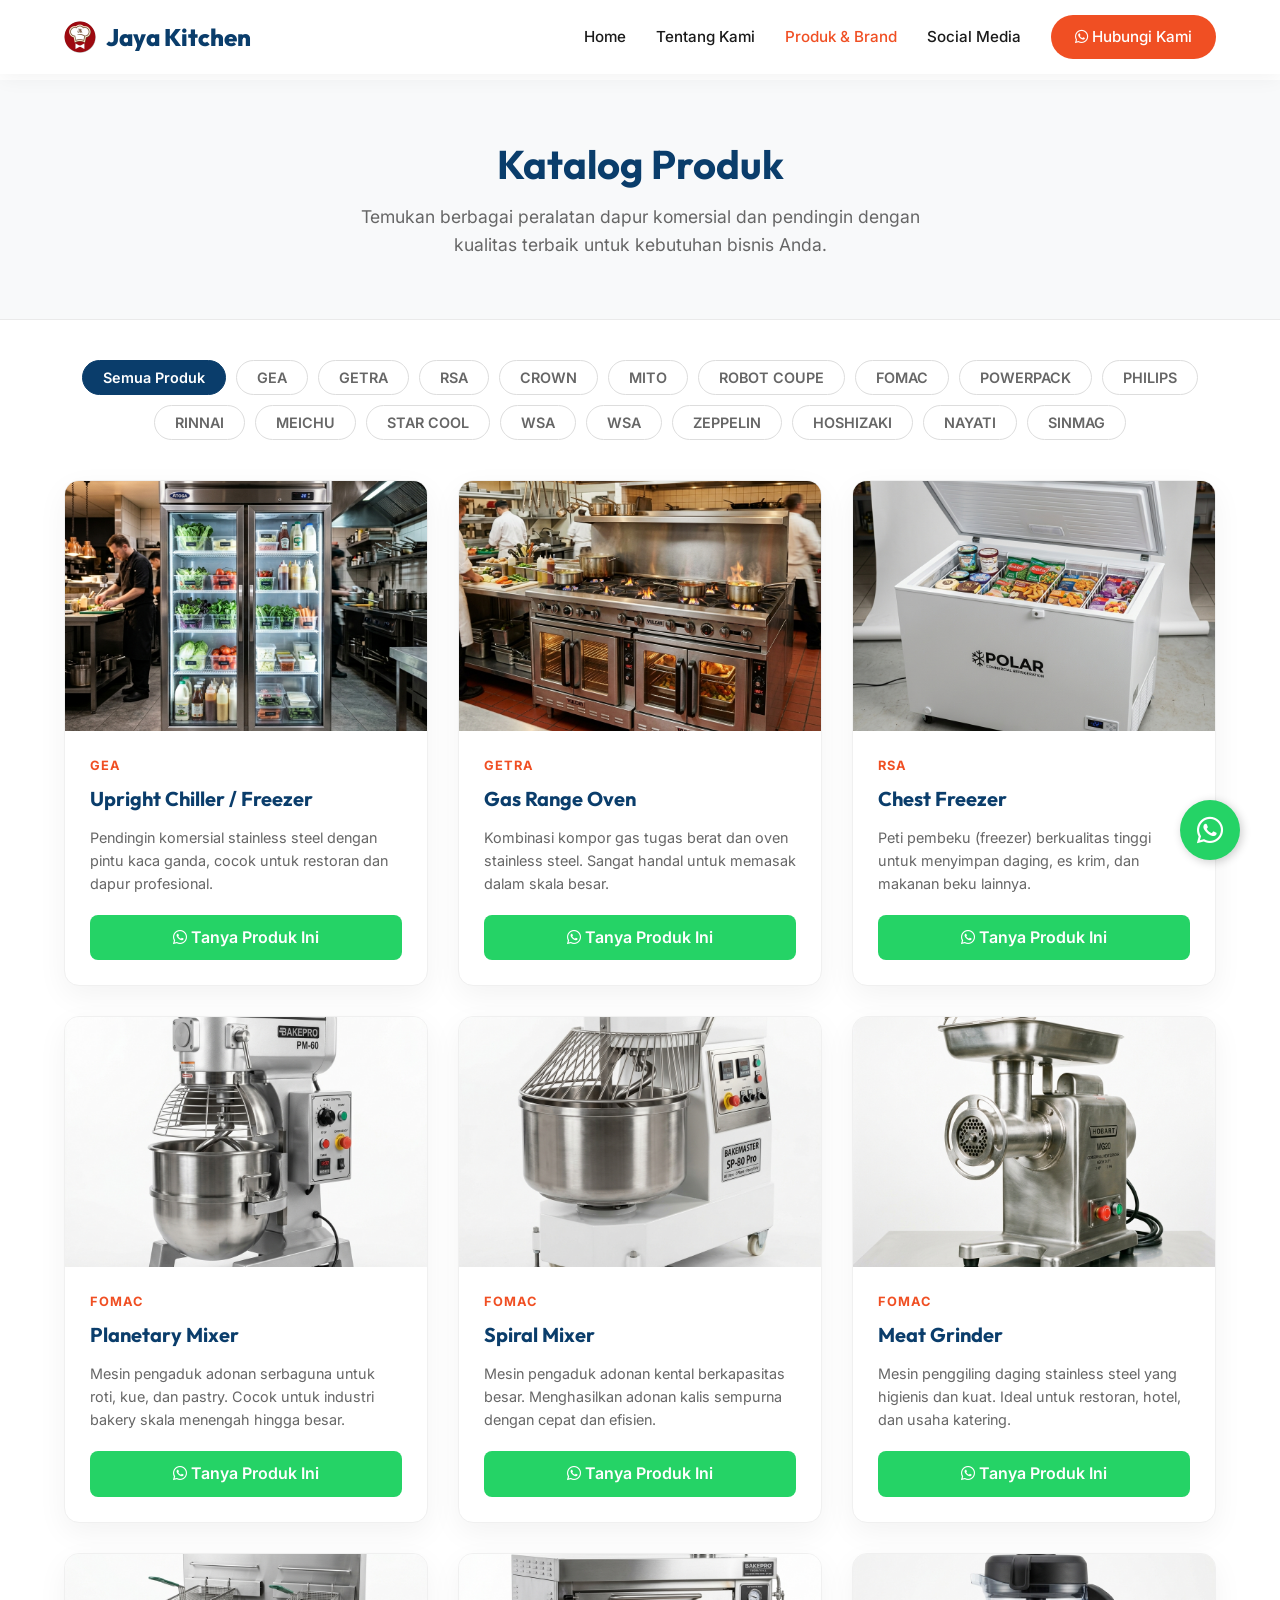
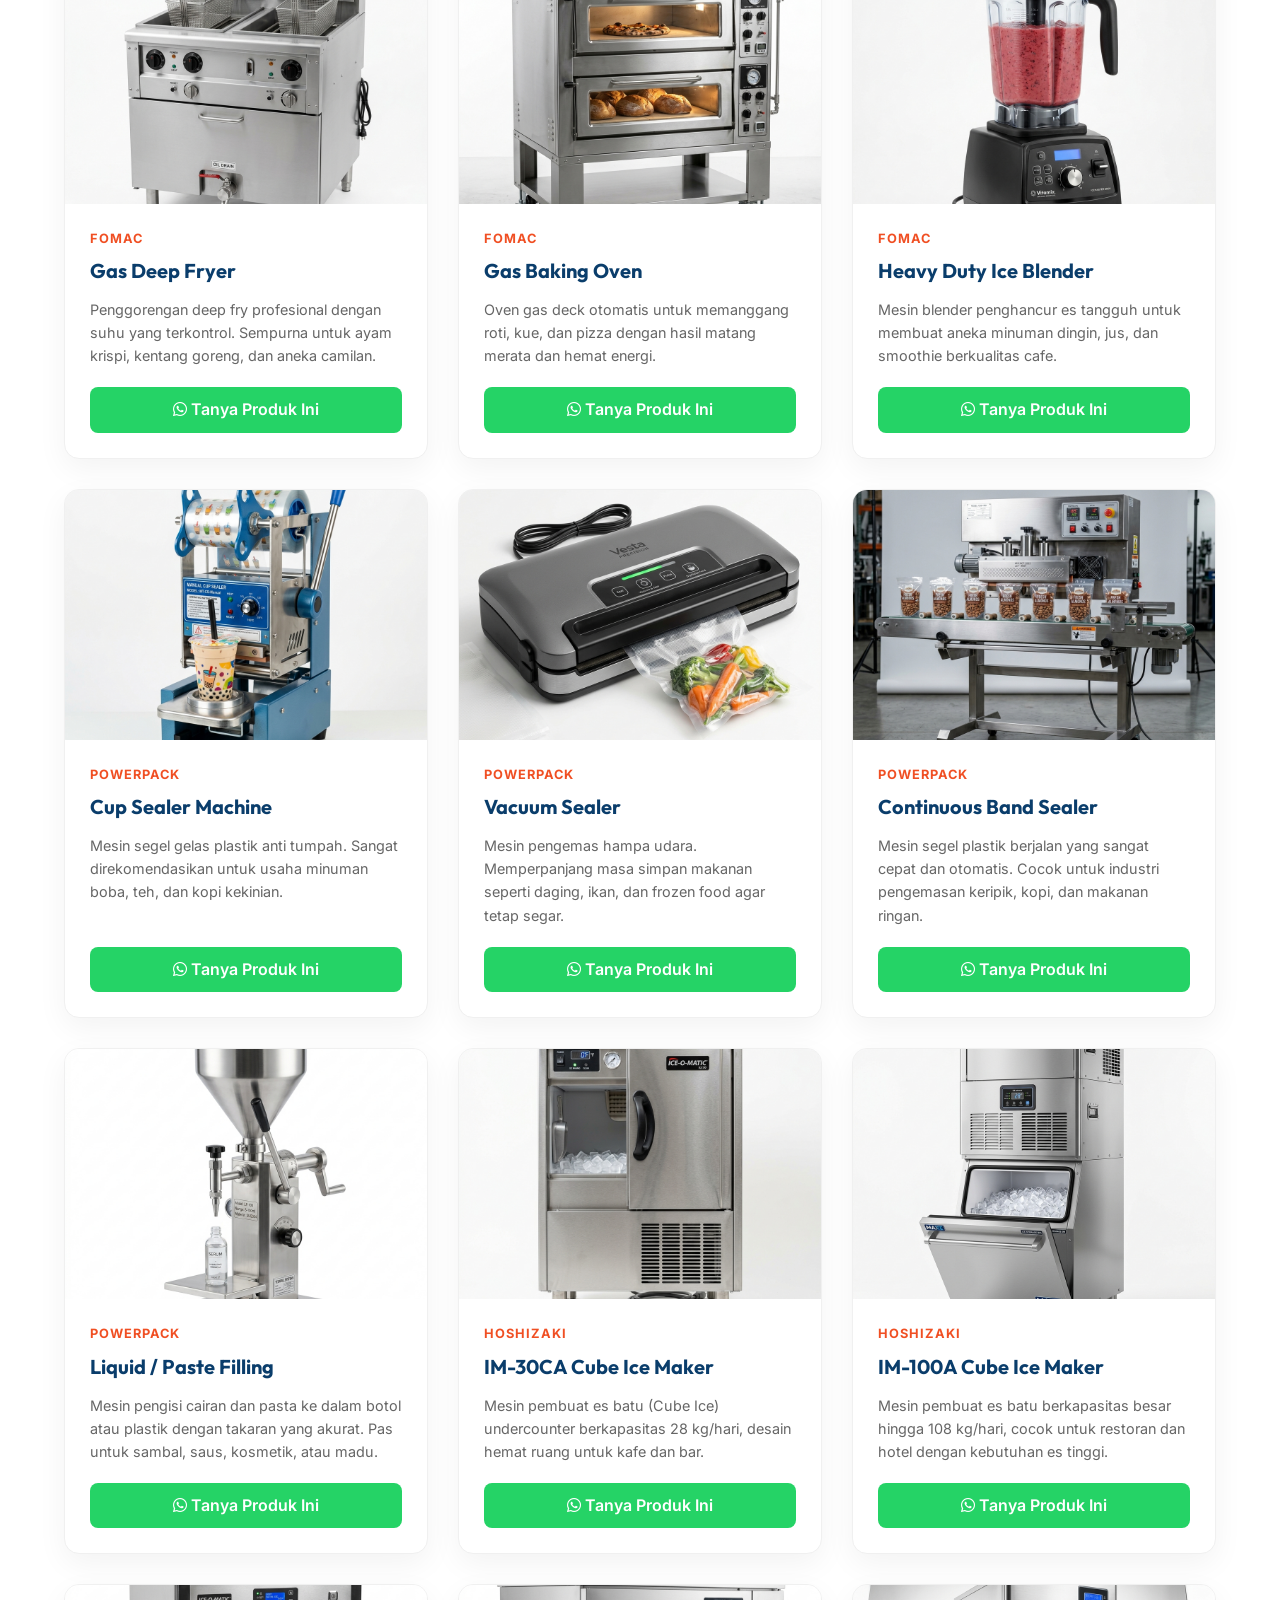
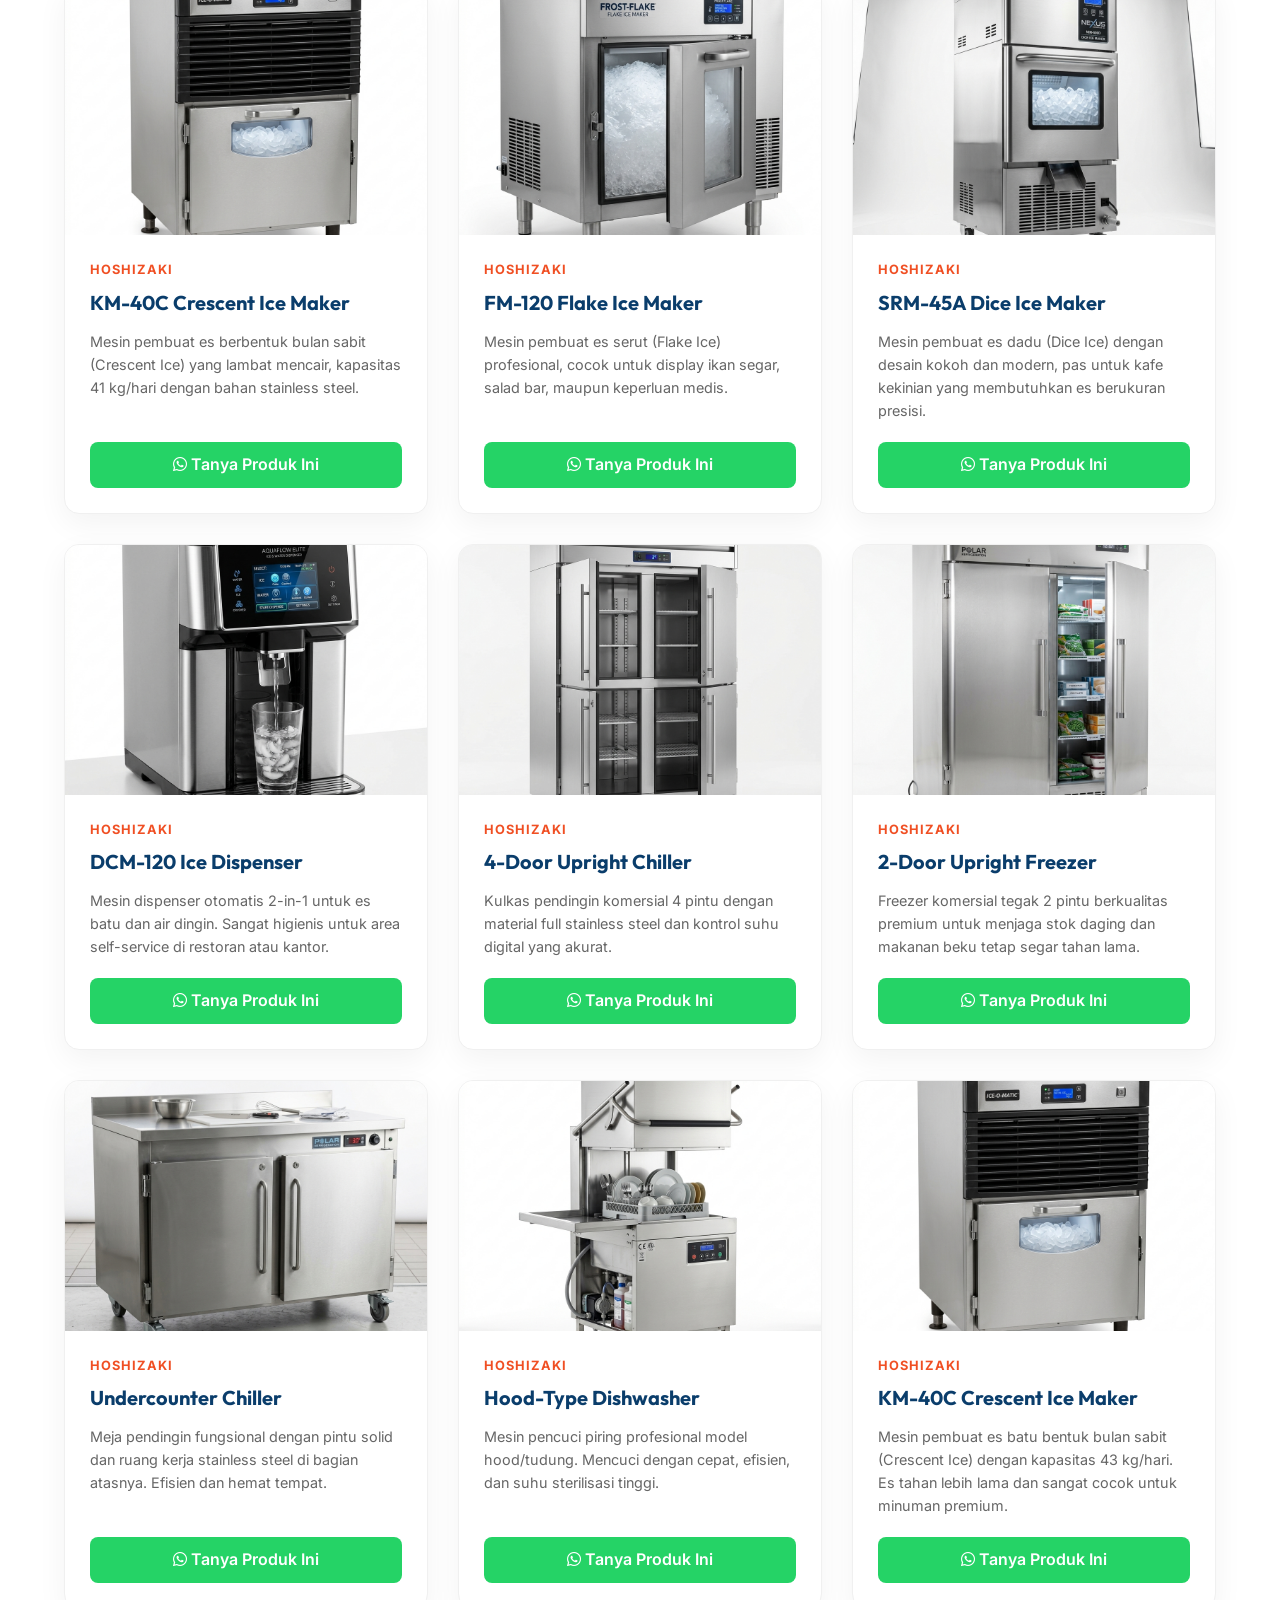
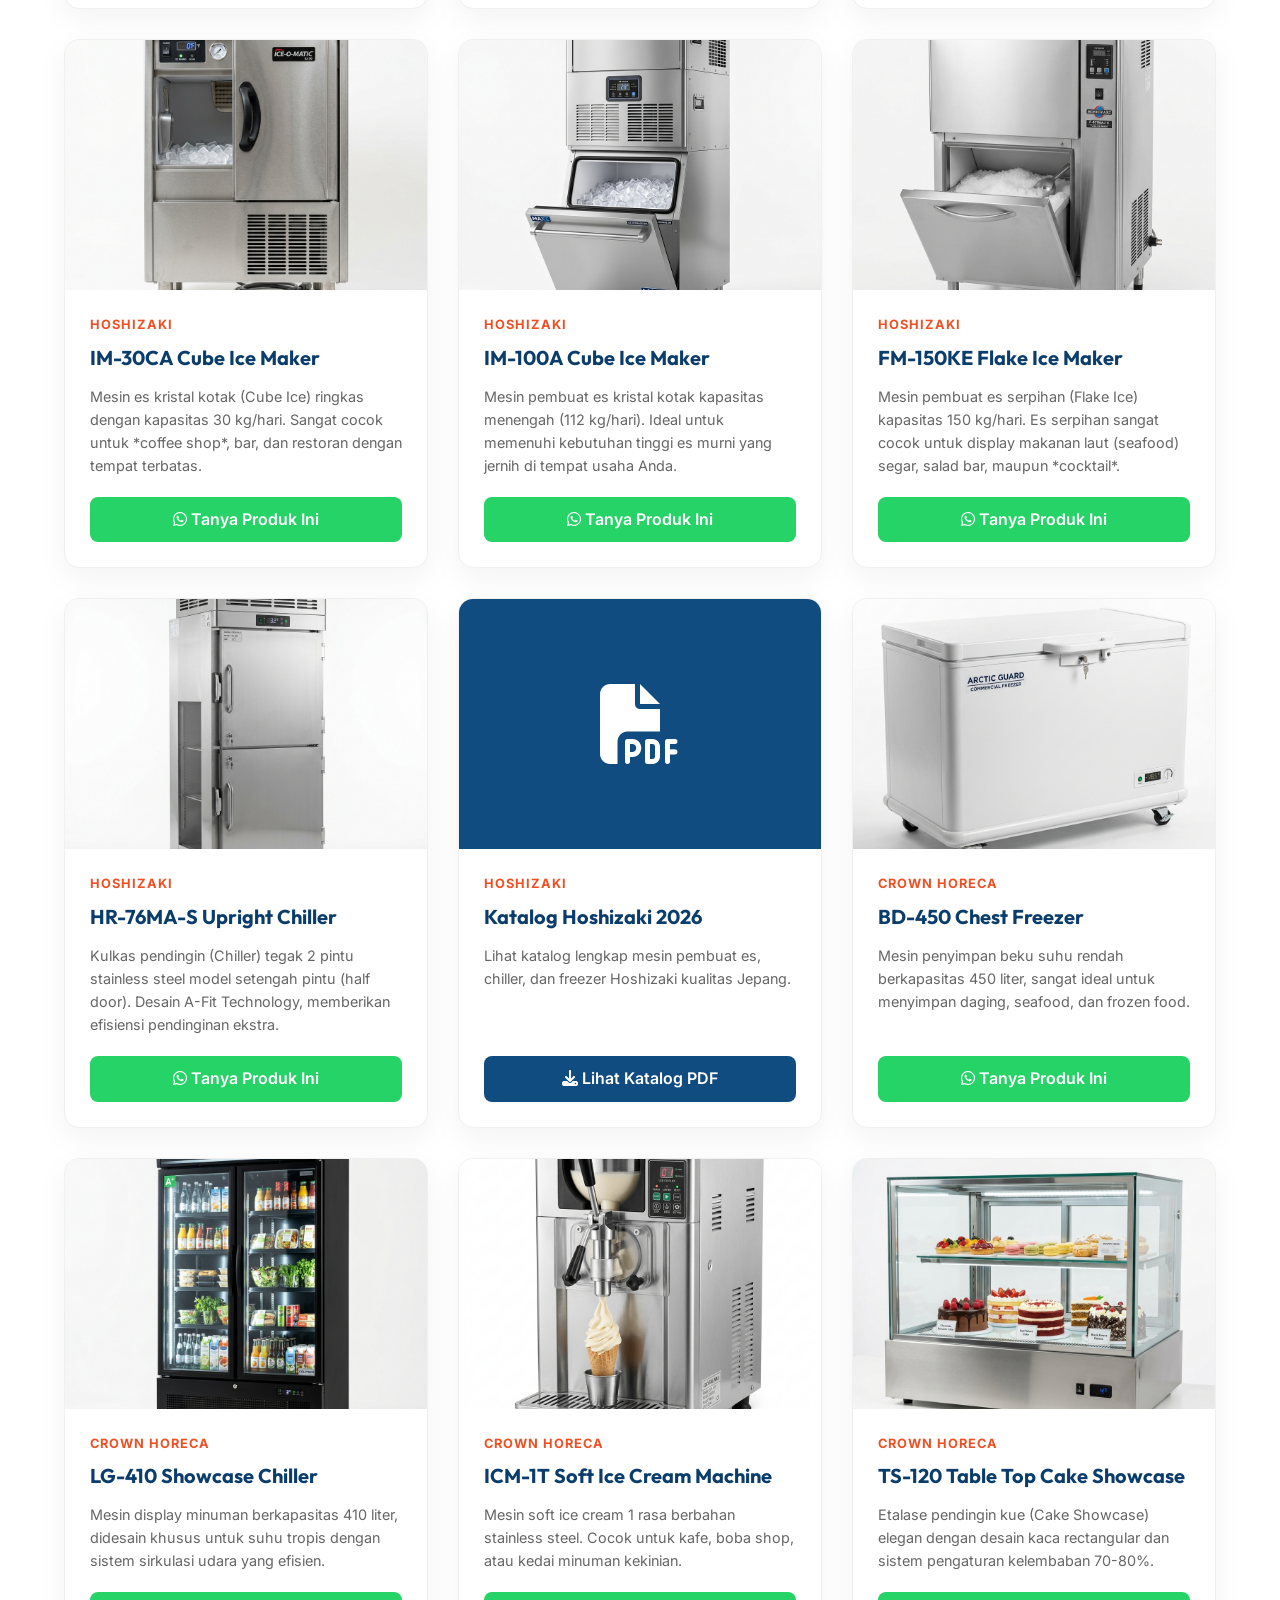
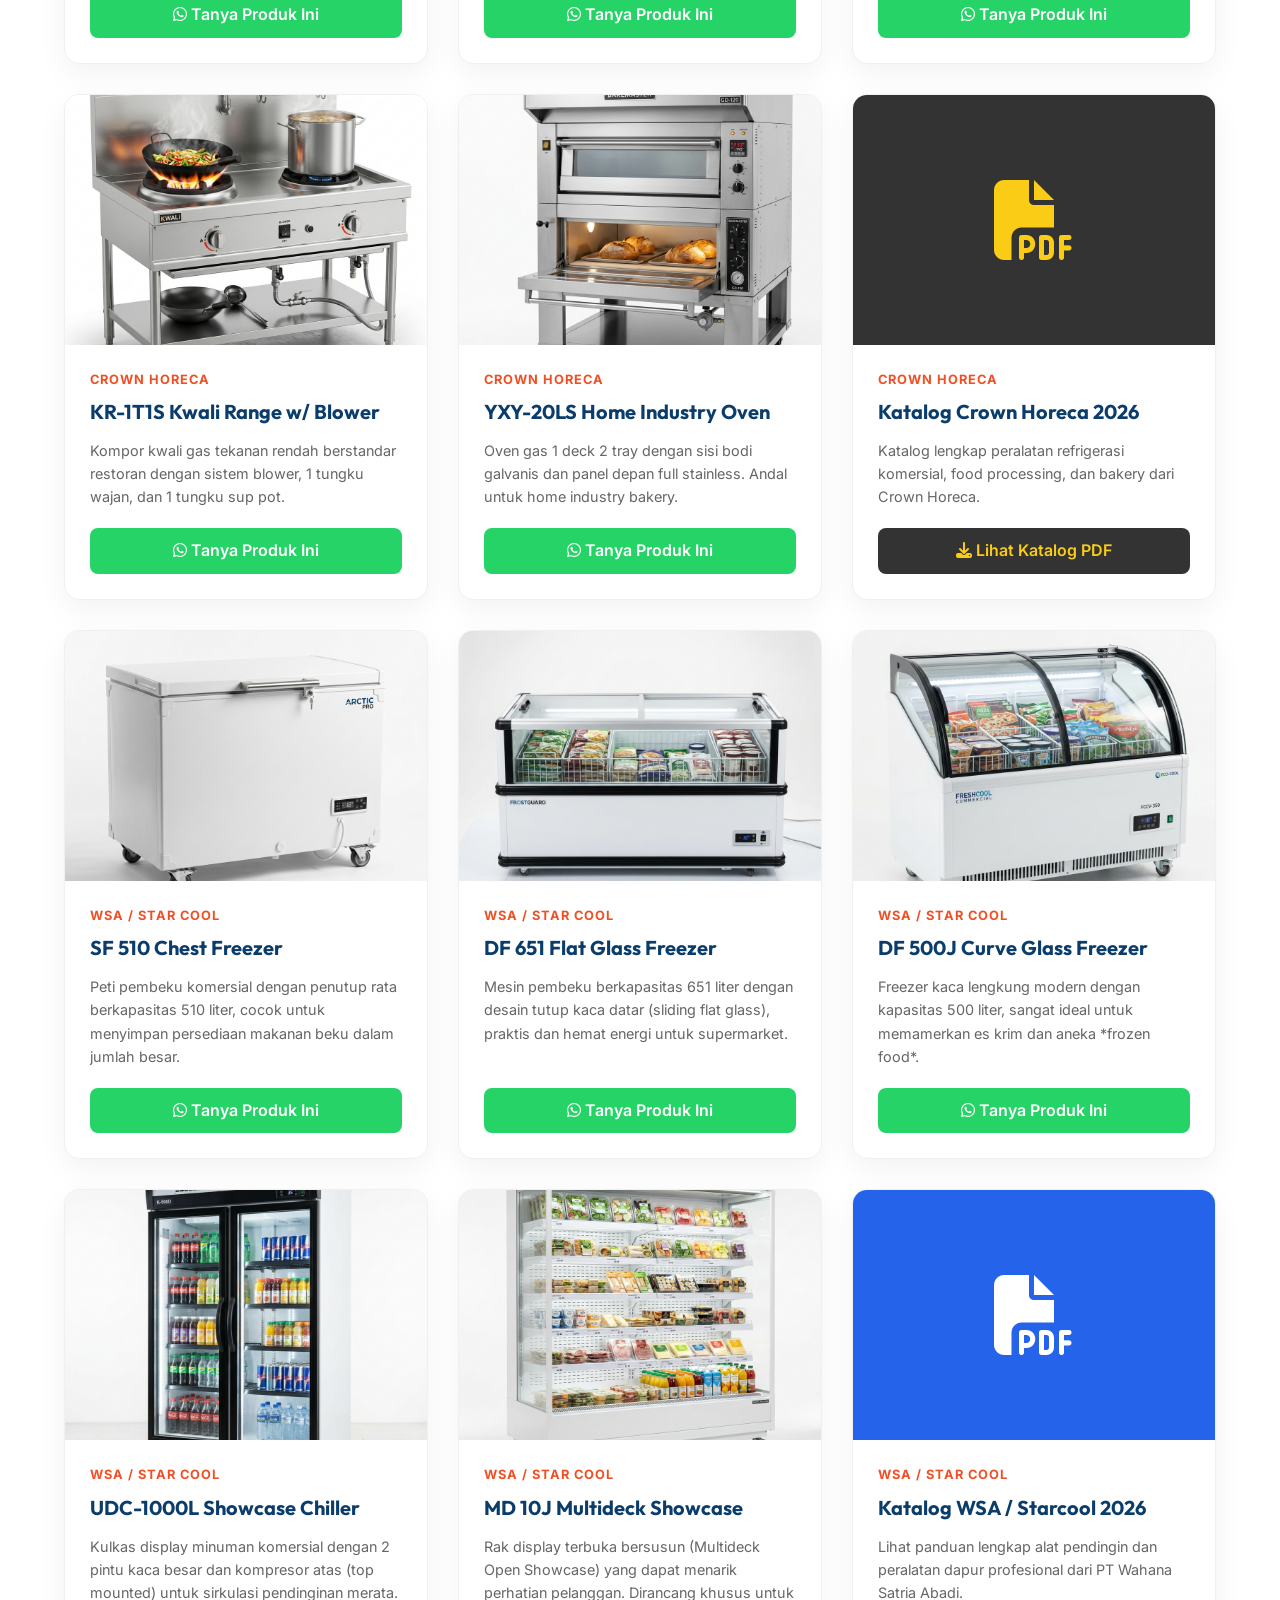
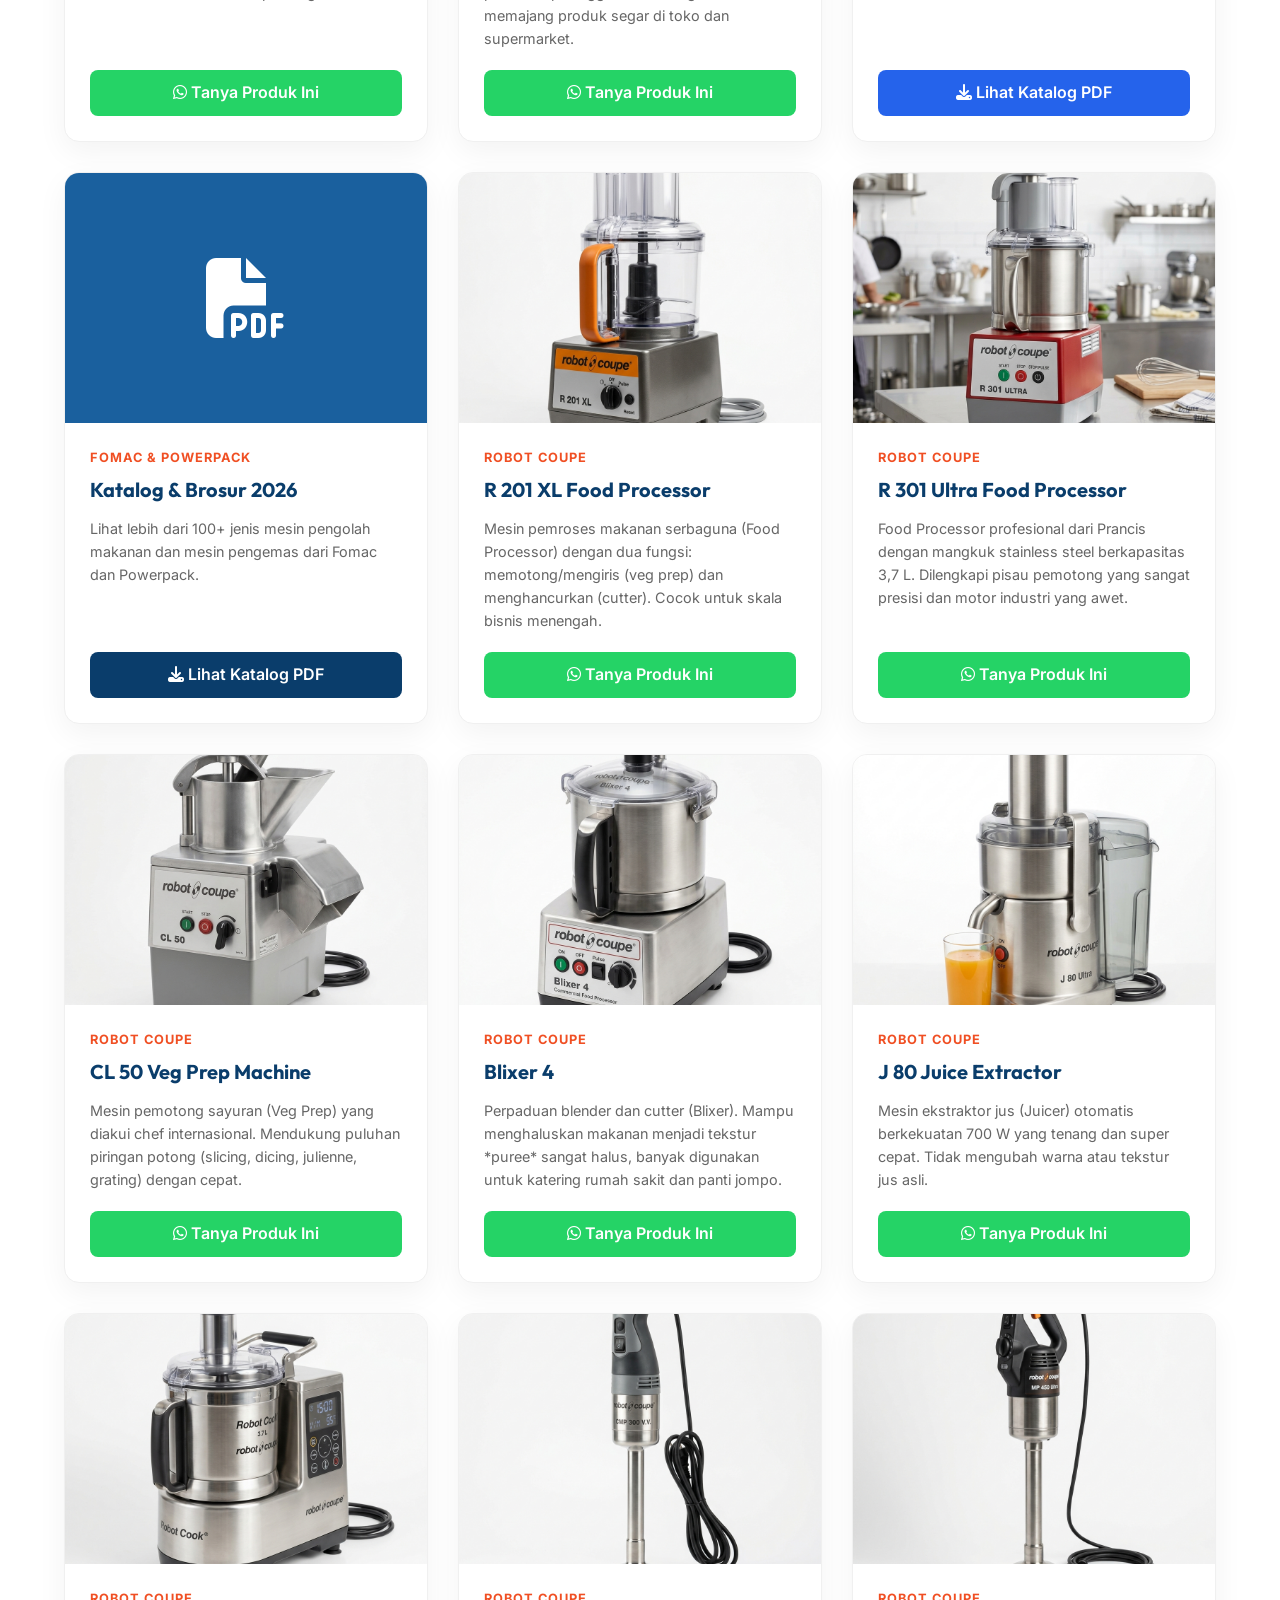
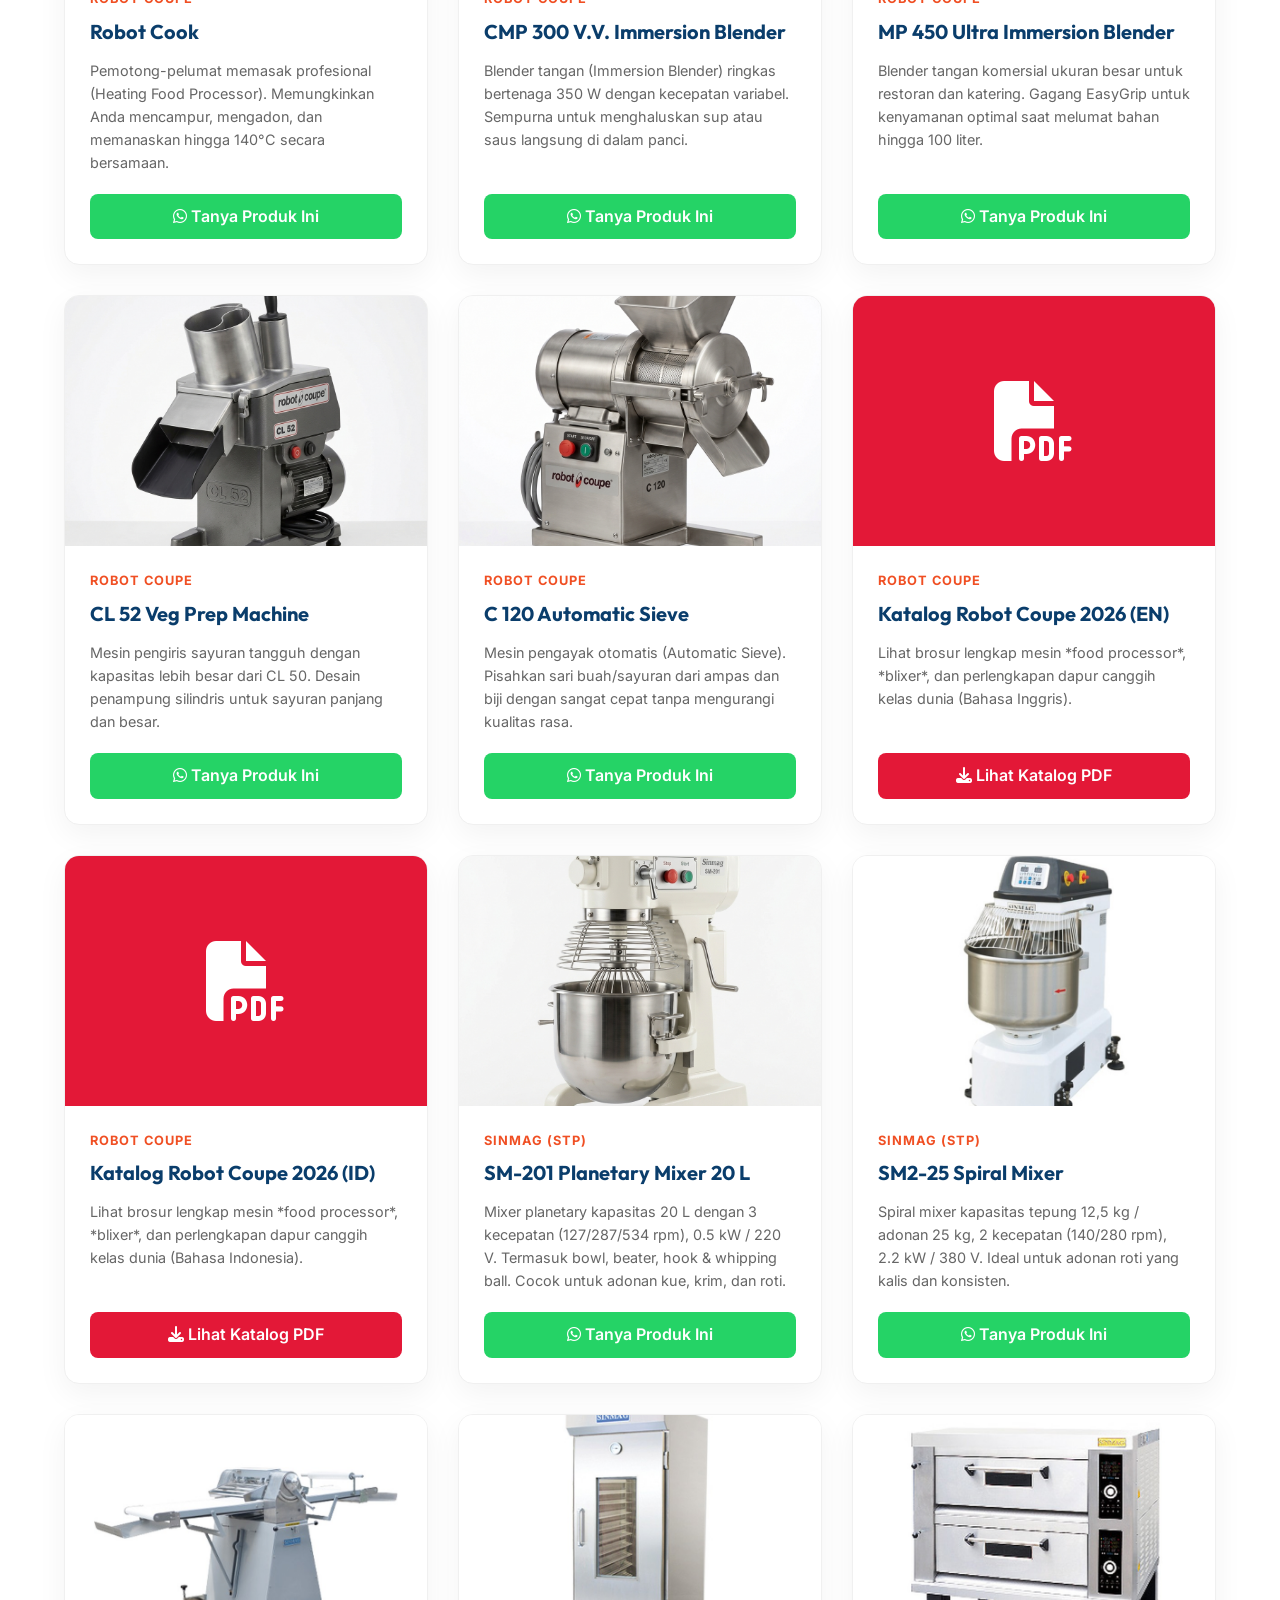
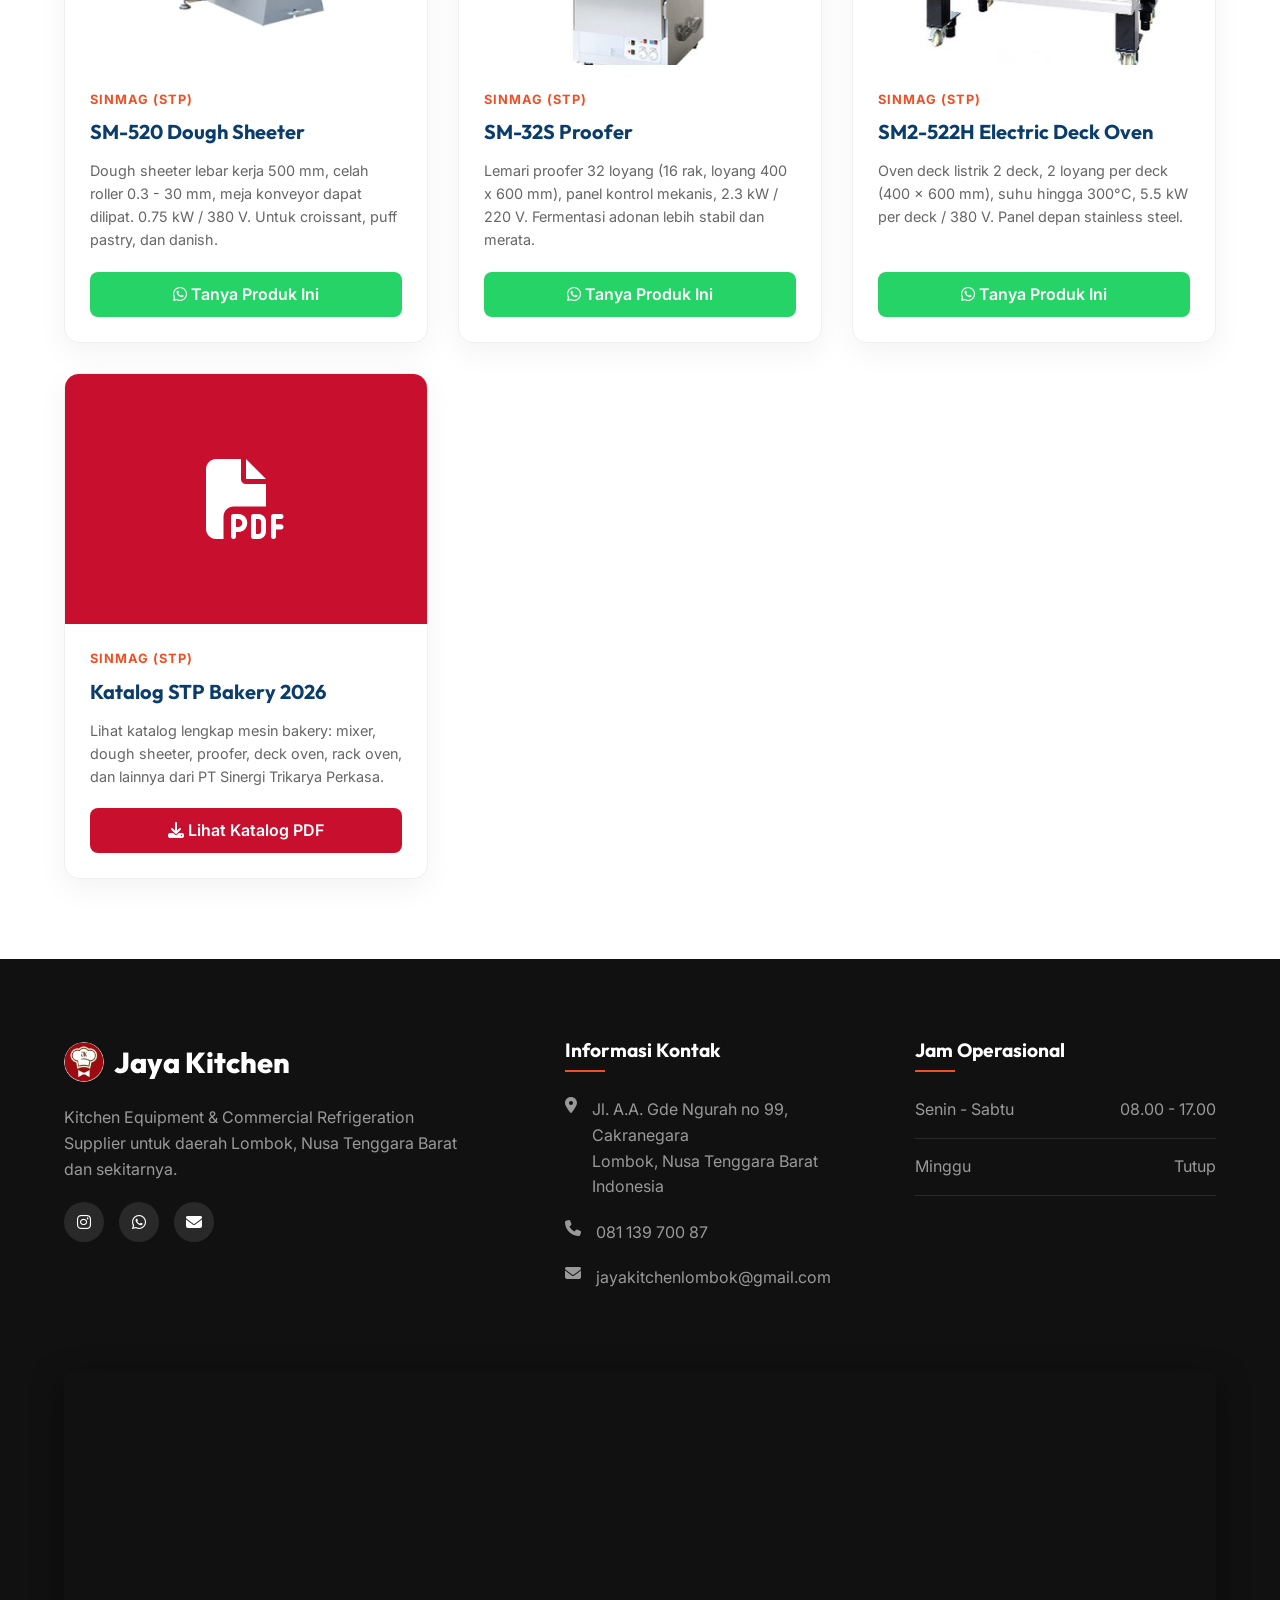
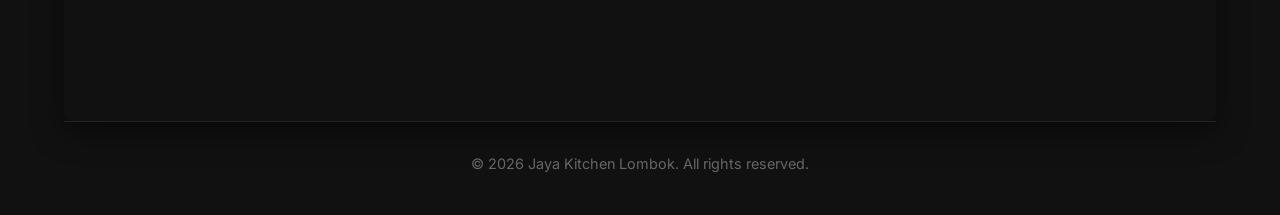
==== commit d98aabf8: "update terbaru lagi" ====
--- a/product.html
+++ b/product.html
@@ -4,7 +4,12 @@
     <meta charset="UTF-8">
     <meta name="viewport" content="width=device-width, initial-scale=1.0">
     <title>Produk - Jaya Kitchen Lombok</title>
-    <link rel="icon" href="assets/images/logo.jpg">
+    <link rel="icon" href="assets/icon/favicon.ico">
+    <link rel="apple-touch-icon" sizes="180x180" href="assets/icon/apple-touch-icon.png">
+    <link rel="icon" type="image/png" sizes="32x32" href="assets/icon/favicon-32x32.png">
+    <link rel="icon" type="image/png" sizes="16x16" href="assets/icon/favicon-16x16.png">
+    <link rel="icon" type="image/png" sizes="192x192" href="assets/icon/android-chrome-192x192.png">
+    <link rel="icon" type="image/png" sizes="512x512" href="assets/icon/android-chrome-512x512.png">
     <meta name="description" content="Jaya Kitchen Lombok adalah supplier peralatan dapur komersial dan pendingin komersial terpercaya di Lombok. Kami menyediakan brand unggulan seperti GEA, GETRA, dan RSA.">
     
     <!-- Google Fonts -->
@@ -505,7 +510,7 @@
     <!-- Navbar -->
     <nav class="navbar" id="navbar">
         <a href="index.html" class="nav-logo">
-            <img src="assets/images/logo.jpg" alt="Jaya Kitchen Logo" style="height: 32px; width: 32px; border-radius: 50%; object-fit: cover;"> Jaya Kitchen
+            <img src="assets/icon/android-chrome-512x512.png" alt="Jaya Kitchen Logo" style="height: 32px; width: 32px; border-radius: 50%; object-fit: cover;"> Jaya Kitchen
         </a>
         <div class="nav-links" id="navLinks">
             <a href="index.html#home">Home</a>
@@ -1481,7 +1486,7 @@
         <div class="footer-grid">
             <div class="footer-about">
                 <div class="logo">
-                    <img src="assets/images/logo.jpg" alt="Jaya Kitchen Logo" style="height: 40px; width: 40px; border-radius: 50%; object-fit: cover;"> Jaya Kitchen
+                    <img src="assets/icon/android-chrome-512x512.png" alt="Jaya Kitchen Logo" style="height: 40px; width: 40px; border-radius: 50%; object-fit: cover;"> Jaya Kitchen
                 </div>
                 <p>Kitchen Equipment & Commercial Refrigeration Supplier untuk daerah Lombok, Nusa Tenggara Barat dan sekitarnya.</p>
                 <div class="social-links">
@@ -1527,7 +1532,7 @@
         <!-- Google Maps Iframe Placeholder -->
         <div class="footer-map" style="margin-top: 20px; border-radius: 10px; overflow: hidden; box-shadow: 0 10px 30px rgba(0,0,0,0.5);">
             <!-- Silakan ganti link "src" di bawah ini dengan link embed map toko Anda -->
-            <iframe src="https://www.google.com/maps/embed?pb=!1m18!1m12!1m3!1d3945.109355152285!2d116.12644267597334!3d-8.585521791458532!2m3!1f0!2f0!3f0!3m2!1i1024!2i768!4f13.1!3m3!1m2!1s0!2sJaya%20Kitchen!5e0!3m2!1sen!2sid!4v1700000000000!5m2!1sen!2sid" width="100%" height="350" style="border:0; display: block;" allowfullscreen="" loading="lazy" referrerpolicy="no-referrer-when-downgrade"></iframe>
+            <iframe src="https://www.google.com/maps/embed?pb=!1m18!1m12!1m3!1d3945.0188524408522!2d116.1294559!3d-8.5941852!2m3!1f0!2f0!3f0!3m2!1i1024!2i768!4f13.1!3m3!1m2!1s0x2dcdbfb32102c17f%3A0x3253f3eb923a81e4!2sJaya%20Kitchen!5e0!3m2!1sid!2sid!4v1791083600887!5m2!1sid!2sid" width="100%" height="350" style="border:0; display: block;" allowfullscreen="" loading="lazy" referrerpolicy="no-referrer-when-downgrade"></iframe>
         </div>
 
         <div class="footer-bottom">
